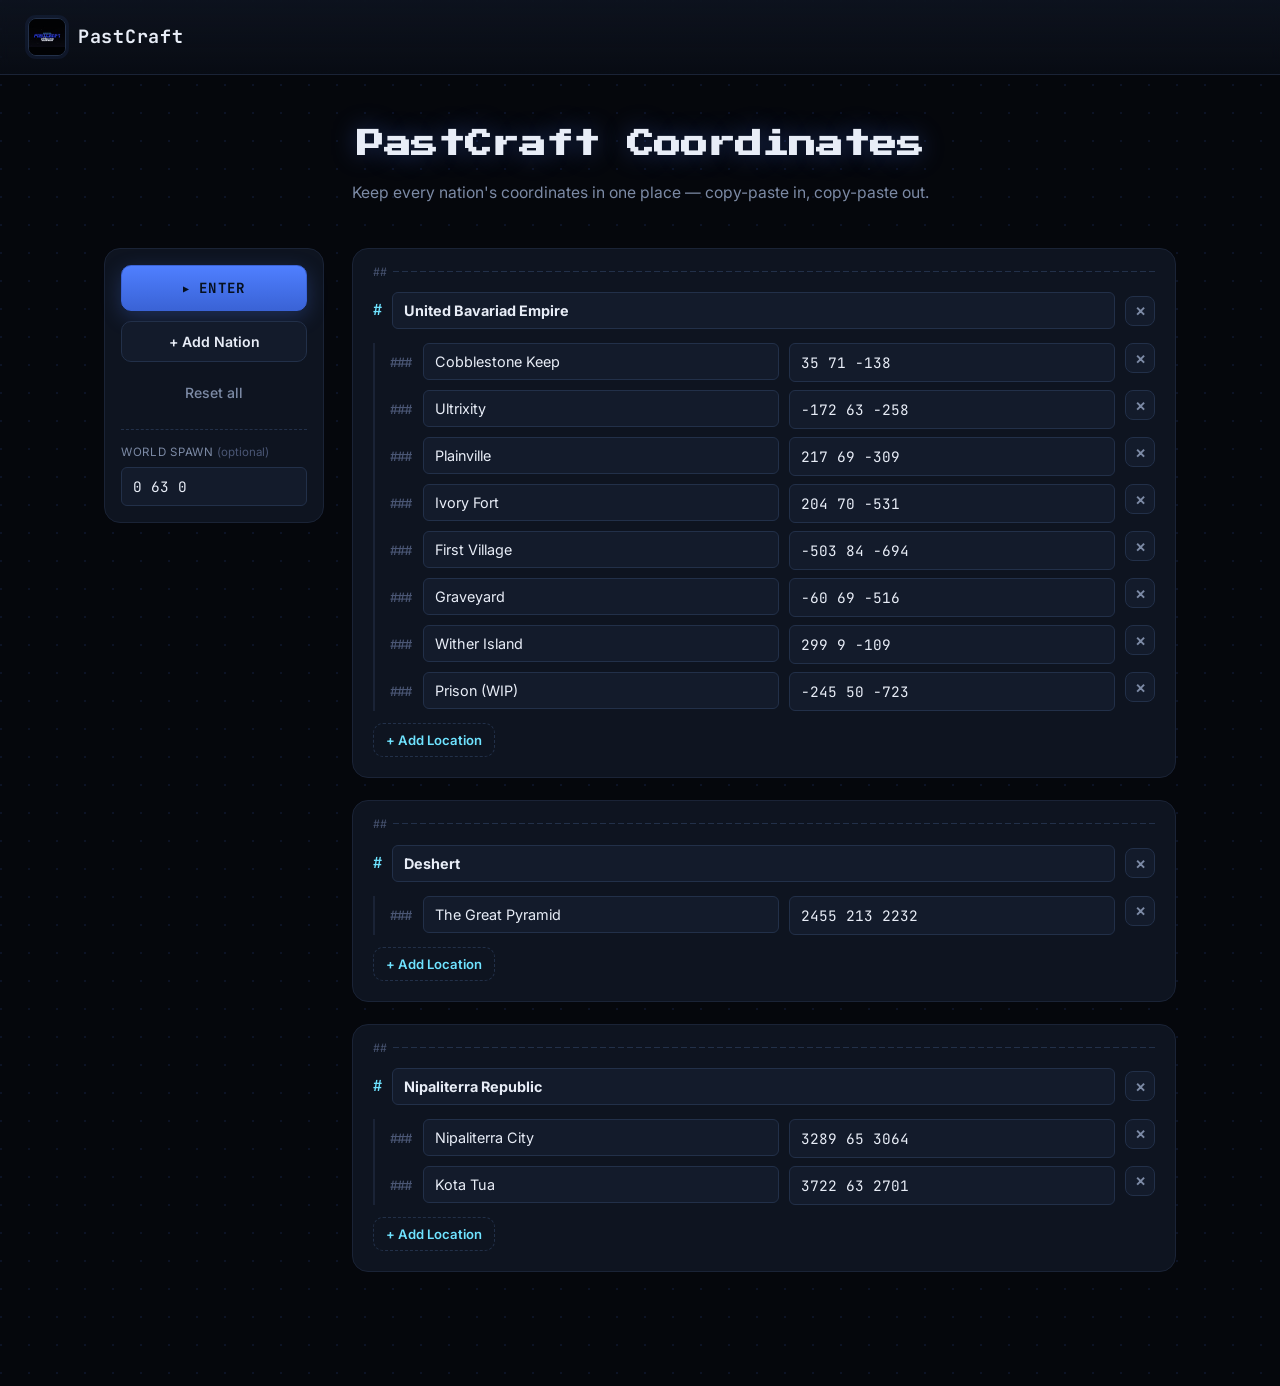
==== index.html @ 3bd3a8f0 "Added index html" ====
<!DOCTYPE html>
<html lang="en">
<head>
  <meta charset="UTF-8">
  <meta name="viewport" content="width=device-width, initial-scale=1.0">
  <title>PastCraft Coordinates</title>

  <link rel="icon" type="image/png" href="assets/favicon.png">

  <link rel="preconnect" href="https://fonts.googleapis.com">
  <link rel="preconnect" href="https://fonts.gstatic.com" crossorigin>
  <link href="https://fonts.googleapis.com/css2?family=Press+Start+2P&family=JetBrains+Mono:wght@400;500;600;700&family=Inter:wght@400;500;600;700;800&display=swap" rel="stylesheet">

  <link rel="stylesheet" href="style.css">
</head>
<body>

  <header class="site-header">
    <div class="brand">
      <img class="brand-logo" src="assets/logo_square.png" alt="PastCraft logo">
      <span class="brand-name">PastCraft</span>
    </div>
  </header>

  <main class="page">

    <section class="hero">
      <h1 class="hero-title">PastCraft Coordinates</h1>
      <p class="hero-subtitle">Keep every nation's coordinates in one place — copy-paste in, copy-paste out.</p>
    </section>

    <div class="workspace">

      <!-- Left action rail -->
      <aside class="action-rail">
        <div class="rail-sticky">
          <button type="button" class="btn btn-enter" id="generate-btn">
            <span class="btn-icon">&#9654;</span> ENTER
          </button>
          <button type="button" class="btn btn-secondary" id="add-nation-btn">
            + Add Nation
          </button>
          <button type="button" class="btn btn-ghost" id="reset-btn">
            Reset all
          </button>

          <div class="spawn-field">
            <label for="spawn-input">World spawn <span class="field-hint">(optional)</span></label>
            <input type="text" id="spawn-input" class="input input-mono" placeholder="e.g. 0 63 0" value="0 63 0">
          </div>
        </div>
      </aside>

      <!-- Main content: nation cards -->
      <section class="content">
        <div id="nations-container"></div>
      </section>

    </div>

    <!-- Output panel -->
    <section class="output-panel" id="output-panel" hidden>
      <div class="output-header">
        <span class="output-filename">GENERATED_OUTPUT.md</span>
        <button type="button" class="btn btn-copy" id="copy-btn">Copy</button>
      </div>
      <pre class="output-block" id="output-block"><code id="output-code"></code></pre>
    </section>

  </main>

  <!-- Template for a nation card -->
  <template id="nation-card-template">
    <div class="nation-card" data-nation-id="">
      <div class="nation-divider">## <span class="divider-line"></span></div>
      <div class="nation-header">
        <span class="hash">#</span>
        <input type="text" class="input input-nation-name" placeholder="Nation name">
        <button type="button" class="btn btn-icon-only btn-remove-nation" title="Remove nation">&times;</button>
      </div>
      <div class="locations-list"></div>
      <button type="button" class="btn btn-add-location">+ Add Location</button>
    </div>
  </template>

  <!-- Template for a location row -->
  <template id="location-row-template">
    <div class="location-row">
      <span class="hash hash-location">###</span>
      <input type="text" class="input input-location-name" placeholder="Location name">
      <input type="text" class="input input-mono input-coords" placeholder="X Y Z  (e.g. 35 71 -138)">
      <button type="button" class="btn btn-icon-only btn-remove-location" title="Remove location">&times;</button>
    </div>
  </template>

  <script src="script.js"></script>
</body>
</html>
---- style.css ----
/* =========================================================
   PastCraft Coordinates — tokens
   ========================================================= */
:root {
  --bg-void: #05070c;
  --bg-panel: #0e1420;
  --bg-panel-2: #131b2b;
  --bg-panel-3: #182136;
  --border: #223049;
  --border-soft: #1a2336;

  --accent: #4f7fff;
  --accent-soft: rgba(79, 127, 255, 0.14);
  --accent-cyan: #6fe3ff;
  --danger: #ff5c5c;
  --danger-soft: rgba(255, 92, 92, 0.12);
  --success: #56e0a0;

  --text-primary: #e8edf7;
  --text-muted: #7c8aa5;
  --text-faint: #4a5674;

  --font-display: 'Press Start 2P', monospace;
  --font-body: 'Inter', -apple-system, BlinkMacSystemFont, 'Segoe UI', sans-serif;
  --font-mono: 'JetBrains Mono', ui-monospace, SFMono-Regular, monospace;

  --radius-sm: 6px;
  --radius-md: 10px;
  --radius-lg: 16px;
}

* { box-sizing: border-box; }

html, body {
  margin: 0;
  padding: 0;
}

body {
  background-color: var(--bg-void);
  background-image:
    radial-gradient(circle at 1px 1px, rgba(79, 127, 255, 0.10) 1px, transparent 0);
  background-size: 28px 28px;
  color: var(--text-primary);
  font-family: var(--font-body);
  min-height: 100vh;
  line-height: 1.5;
}

button {
  font-family: inherit;
}

/* =========================================================
   Header
   ========================================================= */
.site-header {
  display: flex;
  align-items: center;
  padding: 18px 28px;
  border-bottom: 1px solid var(--border-soft);
  background: linear-gradient(180deg, rgba(14, 20, 32, 0.9), rgba(14, 20, 32, 0.4));
  position: sticky;
  top: 0;
  z-index: 20;
  backdrop-filter: blur(6px);
}

.brand {
  display: flex;
  align-items: center;
  gap: 12px;
}

.brand-logo {
  width: 38px;
  height: 38px;
  border-radius: 8px;
  object-fit: cover;
  border: 1px solid var(--border);
  box-shadow: 0 0 0 3px rgba(79, 127, 255, 0.08);
}

.brand-name {
  font-family: var(--font-mono);
  font-weight: 700;
  font-size: 1.15rem;
  letter-spacing: 0.04em;
  color: var(--text-primary);
}

/* =========================================================
   Layout
   ========================================================= */
.page {
  max-width: 1120px;
  margin: 0 auto;
  padding: 48px 24px 96px;
}

.hero {
  text-align: center;
  margin-bottom: 44px;
}

.hero-title {
  font-family: var(--font-display);
  font-size: clamp(1.1rem, 2.6vw, 1.7rem);
  line-height: 1.6;
  color: var(--text-primary);
  margin: 0 0 14px;
  text-shadow: 0 0 24px rgba(79, 127, 255, 0.35);
}

.hero-subtitle {
  color: var(--text-muted);
  font-size: 0.98rem;
  margin: 0;
}

.workspace {
  display: grid;
  grid-template-columns: 220px 1fr;
  gap: 28px;
  align-items: start;
}

/* =========================================================
   Action rail
   ========================================================= */
.action-rail {
  position: relative;
}

.rail-sticky {
  position: sticky;
  top: 96px;
  display: flex;
  flex-direction: column;
  gap: 10px;
  background: var(--bg-panel);
  border: 1px solid var(--border-soft);
  border-radius: var(--radius-lg);
  padding: 16px;
}

.spawn-field {
  margin-top: 6px;
  padding-top: 14px;
  border-top: 1px dashed var(--border);
  display: flex;
  flex-direction: column;
  gap: 6px;
}

.spawn-field label {
  font-size: 0.72rem;
  text-transform: uppercase;
  letter-spacing: 0.06em;
  color: var(--text-muted);
}

.field-hint {
  color: var(--text-faint);
  text-transform: none;
  letter-spacing: normal;
}

/* =========================================================
   Buttons
   ========================================================= */
.btn {
  border: 1px solid var(--border);
  background: var(--bg-panel-2);
  color: var(--text-primary);
  padding: 11px 14px;
  border-radius: var(--radius-md);
  font-size: 0.88rem;
  font-weight: 600;
  cursor: pointer;
  transition: border-color 0.15s ease, background 0.15s ease, transform 0.05s ease;
}

.btn:hover {
  border-color: var(--accent);
  background: var(--bg-panel-3);
}

.btn:active {
  transform: translateY(1px);
}

.btn-enter {
  background: linear-gradient(180deg, var(--accent), #3a63d6);
  border-color: #3a63d6;
  color: #06101f;
  font-family: var(--font-mono);
  font-weight: 700;
  letter-spacing: 0.08em;
  padding: 13px 14px;
  box-shadow: 0 6px 20px rgba(79, 127, 255, 0.25);
}

.btn-enter:hover {
  background: linear-gradient(180deg, #6b96ff, var(--accent));
  border-color: var(--accent);
}

.btn-icon {
  font-size: 0.7em;
}

.btn-secondary {
  background: var(--bg-panel-2);
}

.btn-ghost {
  background: transparent;
  border-color: transparent;
  color: var(--text-muted);
  font-weight: 500;
}

.btn-ghost:hover {
  color: var(--danger);
  border-color: transparent;
  background: transparent;
}

.btn-icon-only {
  width: 30px;
  height: 30px;
  padding: 0;
  border-radius: 8px;
  display: inline-flex;
  align-items: center;
  justify-content: center;
  font-size: 1.05rem;
  line-height: 1;
  color: var(--text-muted);
  flex-shrink: 0;
}

.btn-icon-only:hover {
  color: var(--danger);
  border-color: var(--danger);
  background: var(--danger-soft);
}

.btn-add-location {
  align-self: flex-start;
  font-size: 0.82rem;
  padding: 8px 12px;
  color: var(--accent-cyan);
  background: transparent;
  border: 1px dashed var(--border);
}

.btn-add-location:hover {
  border-color: var(--accent-cyan);
  border-style: dashed;
  background: rgba(111, 227, 255, 0.06);
}

.btn-copy {
  font-size: 0.8rem;
  padding: 7px 14px;
}

.btn-copy.copied {
  border-color: var(--success);
  color: var(--success);
}

/* =========================================================
   Nation cards
   ========================================================= */
#nations-container {
  display: flex;
  flex-direction: column;
  gap: 4px;
}

.nation-card {
  background: var(--bg-panel);
  border: 1px solid var(--border-soft);
  border-radius: var(--radius-lg);
  padding: 18px 20px 20px;
  margin-bottom: 18px;
}

.nation-divider {
  font-family: var(--font-mono);
  color: var(--text-faint);
  font-size: 0.72rem;
  letter-spacing: 0.02em;
  margin: -4px 0 12px;
  white-space: nowrap;
  overflow: hidden;
  display: flex;
  align-items: center;
  gap: 6px;
}

.divider-line {
  display: inline-block;
  width: 100%;
  height: 1px;
  background: repeating-linear-gradient(
    90deg,
    var(--border) 0,
    var(--border) 6px,
    transparent 6px,
    transparent 9px
  );
}

.nation-header {
  display: flex;
  align-items: center;
  gap: 10px;
  margin-bottom: 14px;
}

.hash {
  font-family: var(--font-mono);
  color: var(--accent-cyan);
  font-weight: 700;
  font-size: 0.95rem;
  flex-shrink: 0;
}

.hash-location {
  color: var(--text-faint);
  font-size: 0.8rem;
  padding-top: 10px;
  align-self: flex-start;
}

.input-nation-name {
  font-family: var(--font-mono);
  font-weight: 700;
  font-size: 1rem;
  flex: 1;
}

.locations-list {
  display: flex;
  flex-direction: column;
  gap: 8px;
  margin-bottom: 12px;
  padding-left: 4px;
  border-left: 2px solid var(--border-soft);
}

.location-row {
  display: flex;
  align-items: flex-start;
  gap: 10px;
  padding-left: 10px;
}

.input-location-name {
  flex: 1.1;
}

.input-coords {
  flex: 1;
}

/* =========================================================
   Inputs
   ========================================================= */
.input {
  width: 100%;
  background: var(--bg-panel-2);
  border: 1px solid var(--border);
  color: var(--text-primary);
  border-radius: var(--radius-sm);
  padding: 9px 11px;
  font-size: 0.9rem;
  font-family: var(--font-body);
  outline: none;
  transition: border-color 0.15s ease, box-shadow 0.15s ease;
}

.input::placeholder {
  color: var(--text-faint);
}

.input:focus {
  border-color: var(--accent);
  box-shadow: 0 0 0 3px var(--accent-soft);
}

.input-mono {
  font-family: var(--font-mono);
}

/* =========================================================
   Output panel
   ========================================================= */
.output-panel {
  margin-top: 36px;
  border: 1px solid var(--border-soft);
  border-radius: var(--radius-lg);
  overflow: hidden;
  background: var(--bg-panel);
}

.output-header {
  display: flex;
  align-items: center;
  justify-content: space-between;
  padding: 12px 16px;
  border-bottom: 1px solid var(--border-soft);
  background: var(--bg-panel-2);
}

.output-filename {
  font-family: var(--font-mono);
  font-size: 0.82rem;
  color: var(--text-muted);
  letter-spacing: 0.02em;
}

.output-block {
  margin: 0;
  padding: 20px;
  font-family: var(--font-mono);
  font-size: 0.86rem;
  line-height: 1.7;
  color: var(--text-primary);
  overflow-x: auto;
  white-space: pre;
}

/* =========================================================
   Responsive
   ========================================================= */
@media (max-width: 760px) {
  .workspace {
    grid-template-columns: 1fr;
  }

  .rail-sticky {
    position: static;
    flex-direction: row;
    flex-wrap: wrap;
  }

  .spawn-field {
    border-top: none;
    padding-top: 0;
    margin-top: 0;
    flex: 1 1 100%;
  }

  .btn-enter,
  .btn-secondary,
  .btn-ghost {
    flex: 1;
  }

  .location-row {
    flex-wrap: wrap;
  }

  .hash-location {
    padding-top: 0;
  }
}

/* Reduced motion */
@media (prefers-reduced-motion: reduce) {
  * {
    transition: none !important;
  }
}

/* Visible keyboard focus for buttons */
.btn:focus-visible {
  outline: 2px solid var(--accent-cyan);
  outline-offset: 2px;
}
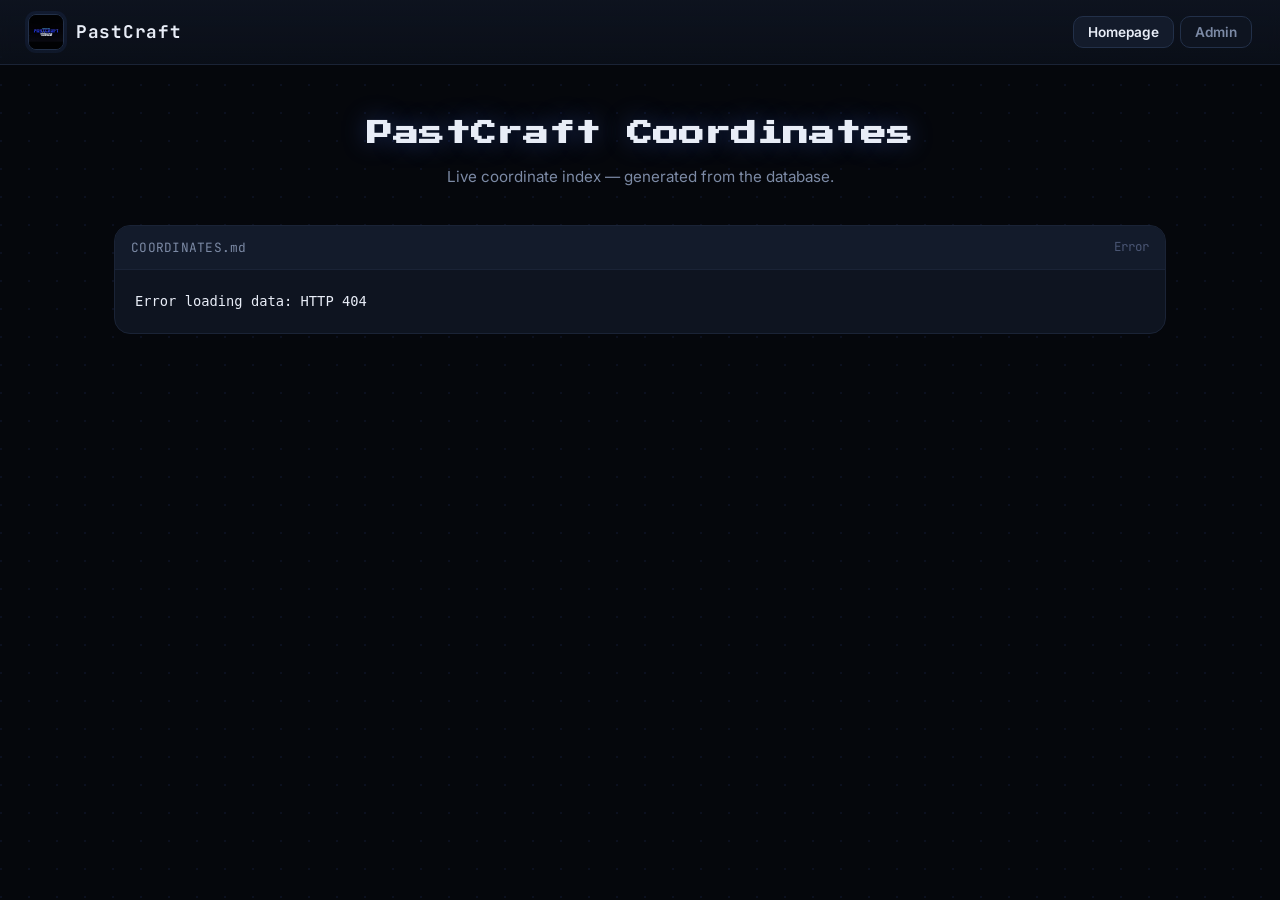
==== commit 04291061: "added all from claude" ====
--- a/index.html
+++ b/index.html
@@ -4,92 +4,143 @@
   <meta charset="UTF-8">
   <meta name="viewport" content="width=device-width, initial-scale=1.0">
   <title>PastCraft Coordinates</title>
-
   <link rel="icon" type="image/png" href="assets/favicon.png">
-
   <link rel="preconnect" href="https://fonts.googleapis.com">
   <link rel="preconnect" href="https://fonts.gstatic.com" crossorigin>
-  <link href="https://fonts.googleapis.com/css2?family=Press+Start+2P&family=JetBrains+Mono:wght@400;500;600;700&family=Inter:wght@400;500;600;700;800&display=swap" rel="stylesheet">
-
+  <link href="https://fonts.googleapis.com/css2?family=Press+Start+2P&family=JetBrains+Mono:ital,wght@0,400;0,500;0,700;1,400&family=Inter:wght@400;500;600;700;800&display=swap" rel="stylesheet">
   <link rel="stylesheet" href="style.css">
 </head>
 <body>
 
+  <!-- ── Header ─────────────────────────────────────────── -->
   <header class="site-header">
-    <div class="brand">
+    <div class="brand" id="brand-link" role="button" tabindex="0">
       <img class="brand-logo" src="assets/logo_square.png" alt="PastCraft logo">
       <span class="brand-name">PastCraft</span>
     </div>
+    <nav class="header-nav" id="header-nav">
+      <button class="nav-btn active" id="nav-home">Homepage</button>
+      <button class="nav-btn hidden" id="nav-console">Console</button>
+      <div class="nav-sep hidden" id="nav-sep"></div>
+      <button class="nav-btn nav-admin hidden" id="nav-logout">Log out</button>
+      <button class="nav-btn nav-login" id="nav-login">Admin</button>
+    </nav>
   </header>
 
-  <main class="page">
+  <!-- ── Login modal ────────────────────────────────────── -->
+  <div class="modal-overlay hidden" id="login-modal">
+    <div class="modal">
+      <h2 class="modal-title">Admin Login</h2>
+      <p class="modal-sub">Admin access only</p>
+      <div class="field-group">
+        <label for="login-username">Username</label>
+        <input class="input" type="text" id="login-username" autocomplete="username" placeholder="admin">
+      </div>
+      <div class="field-group">
+        <label for="login-password">Password</label>
+        <input class="input" type="password" id="login-password" autocomplete="current-password" placeholder="••••••••••••">
+      </div>
+      <div class="modal-error hidden" id="login-error"></div>
+      <div class="modal-actions">
+        <button class="btn btn-ghost" id="login-cancel">Cancel</button>
+        <button class="btn btn-enter" id="login-submit">Login</button>
+      </div>
+    </div>
+  </div>
 
+  <!-- ── Confirm dialog ─────────────────────────────────── -->
+  <div class="modal-overlay hidden" id="confirm-modal">
+    <div class="modal modal-sm">
+      <p class="confirm-msg" id="confirm-msg"></p>
+      <div class="modal-actions">
+        <button class="btn btn-ghost" id="confirm-cancel">Cancel</button>
+        <button class="btn btn-danger" id="confirm-ok">Continue</button>
+      </div>
+    </div>
+  </div>
+
+  <!-- ── Homepage view ──────────────────────────────────── -->
+  <main class="page" id="page-home">
     <section class="hero">
       <h1 class="hero-title">PastCraft Coordinates</h1>
-      <p class="hero-subtitle">Keep every nation's coordinates in one place — copy-paste in, copy-paste out.</p>
+      <p class="hero-subtitle">Live coordinate index — generated from the database.</p>
+    </section>
+    <div class="output-panel">
+      <div class="output-header">
+        <span class="output-filename">COORDINATES.md</span>
+        <span class="output-meta" id="home-status">Loading…</span>
+      </div>
+      <pre class="output-block" id="home-output"><code></code></pre>
+    </div>
+  </main>
+
+  <!-- ── Console view ───────────────────────────────────── -->
+  <main class="page hidden" id="page-console">
+    <section class="hero">
+      <h1 class="hero-title">Admin Console</h1>
+      <p class="hero-subtitle">Edit nations and locations. Click <strong>ENTER</strong> to save to database.</p>
     </section>
 
     <div class="workspace">
 
-      <!-- Left action rail -->
+      <!-- LEFT RAIL -->
       <aside class="action-rail">
         <div class="rail-sticky">
-          <button type="button" class="btn btn-enter" id="generate-btn">
-            <span class="btn-icon">&#9654;</span> ENTER
-          </button>
-          <button type="button" class="btn btn-secondary" id="add-nation-btn">
-            + Add Nation
-          </button>
-          <button type="button" class="btn btn-ghost" id="reset-btn">
-            Reset all
-          </button>
 
           <div class="spawn-field">
             <label for="spawn-input">World spawn <span class="field-hint">(optional)</span></label>
-            <input type="text" id="spawn-input" class="input input-mono" placeholder="e.g. 0 63 0" value="0 63 0">
+            <input type="text" id="spawn-input" class="input input-mono" placeholder="e.g. 0 63 0">
           </div>
+
+          <button class="btn btn-secondary" id="add-nation-btn">+ Add Nation</button>
+          <button class="btn btn-ghost" id="reset-btn">Reset to DB</button>
+
+          <div class="unsaved-badge hidden" id="unsaved-badge">● Unsaved changes</div>
         </div>
       </aside>
 
-      <!-- Main content: nation cards -->
+      <!-- NATIONS EDITOR -->
       <section class="content">
         <div id="nations-container"></div>
       </section>
 
     </div>
 
-    <!-- Output panel -->
-    <section class="output-panel" id="output-panel" hidden>
-      <div class="output-header">
-        <span class="output-filename">GENERATED_OUTPUT.md</span>
-        <button type="button" class="btn btn-copy" id="copy-btn">Copy</button>
-      </div>
-      <pre class="output-block" id="output-block"><code id="output-code"></code></pre>
+    <!-- IMPORT SECTION -->
+    <section class="import-section">
+      <h2 class="section-title">Import Output</h2>
+      <p class="section-sub">Paste a complete PastCraft Markdown output below, then click <strong>IMPORT OUTPUT</strong> to load it into the editor. <em>Nothing is saved until you click ENTER.</em></p>
+      <textarea class="import-textarea" id="import-textarea" placeholder="# Spawn: 0 63 0&#10;## ================================================================&#10;# Nation Name&#10;### Location: X Y Z&#10;…"></textarea>
+      <div class="import-error hidden" id="import-error"></div>
+      <button class="btn btn-import" id="import-btn">⬆ IMPORT OUTPUT</button>
     </section>
 
+    <!-- ENTER button -->
+    <div class="enter-bar">
+      <button class="btn btn-enter-lg" id="enter-btn">ENTER — Save to Database</button>
+    </div>
   </main>
 
-  <!-- Template for a nation card -->
+  <!-- Templates -->
   <template id="nation-card-template">
-    <div class="nation-card" data-nation-id="">
+    <div class="nation-card">
       <div class="nation-divider">## <span class="divider-line"></span></div>
       <div class="nation-header">
         <span class="hash">#</span>
         <input type="text" class="input input-nation-name" placeholder="Nation name">
-        <button type="button" class="btn btn-icon-only btn-remove-nation" title="Remove nation">&times;</button>
+        <button class="btn btn-icon-only btn-remove-nation" title="Remove nation" aria-label="Remove nation">&times;</button>
       </div>
       <div class="locations-list"></div>
-      <button type="button" class="btn btn-add-location">+ Add Location</button>
+      <button class="btn btn-add-location">+ Add Location</button>
     </div>
   </template>
 
-  <!-- Template for a location row -->
   <template id="location-row-template">
     <div class="location-row">
       <span class="hash hash-location">###</span>
       <input type="text" class="input input-location-name" placeholder="Location name">
       <input type="text" class="input input-mono input-coords" placeholder="X Y Z  (e.g. 35 71 -138)">
-      <button type="button" class="btn btn-icon-only btn-remove-location" title="Remove location">&times;</button>
+      <button class="btn btn-icon-only btn-remove-location" title="Remove location" aria-label="Remove location">&times;</button>
     </div>
   </template>
 
--- a/style.css
+++ b/style.css
@@ -1,45 +1,45 @@
-/* =========================================================
-   PastCraft Coordinates — tokens
-   ========================================================= */
+/* ═══════════════════════════════════════════════════════════════
+   PastCraft Coordinates — style.css
+   Dark server-management / Minecraft-flavoured UI
+   ═══════════════════════════════════════════════════════════════ */
+
 :root {
-  --bg-void: #05070c;
-  --bg-panel: #0e1420;
-  --bg-panel-2: #131b2b;
-  --bg-panel-3: #182136;
-  --border: #223049;
-  --border-soft: #1a2336;
-
-  --accent: #4f7fff;
-  --accent-soft: rgba(79, 127, 255, 0.14);
-  --accent-cyan: #6fe3ff;
-  --danger: #ff5c5c;
-  --danger-soft: rgba(255, 92, 92, 0.12);
-  --success: #56e0a0;
+  --bg-void:      #05070c;
+  --bg-panel:     #0e1420;
+  --bg-panel-2:   #131b2b;
+  --bg-panel-3:   #182136;
+  --border:       #223049;
+  --border-soft:  #1a2336;
+  --border-dash:  #2a3f5e;
+
+  --accent:       #4f7fff;
+  --accent-soft:  rgba(79,127,255,.14);
+  --accent-cyan:  #6fe3ff;
+  --accent-green: #56e0a0;
+  --danger:       #ff5c5c;
+  --danger-soft:  rgba(255,92,92,.12);
+  --warning:      #ffc84a;
 
   --text-primary: #e8edf7;
-  --text-muted: #7c8aa5;
-  --text-faint: #4a5674;
+  --text-muted:   #7c8aa5;
+  --text-faint:   #4a5674;
 
   --font-display: 'Press Start 2P', monospace;
-  --font-body: 'Inter', -apple-system, BlinkMacSystemFont, 'Segoe UI', sans-serif;
-  --font-mono: 'JetBrains Mono', ui-monospace, SFMono-Regular, monospace;
-
-  --radius-sm: 6px;
-  --radius-md: 10px;
-  --radius-lg: 16px;
-}
-
-* { box-sizing: border-box; }
-
-html, body {
-  margin: 0;
-  padding: 0;
-}
+  --font-body:    'Inter', -apple-system, BlinkMacSystemFont, 'Segoe UI', sans-serif;
+  --font-mono:    'JetBrains Mono', ui-monospace, SFMono-Regular, monospace;
+
+  --radius-sm:    6px;
+  --radius-md:    10px;
+  --radius-lg:    16px;
+}
+
+/* ── Reset ──────────────────────────────────────────────── */
+*, *::before, *::after { box-sizing: border-box; margin: 0; padding: 0; }
+html { scroll-behavior: smooth; }
 
 body {
-  background-color: var(--bg-void);
-  background-image:
-    radial-gradient(circle at 1px 1px, rgba(79, 127, 255, 0.10) 1px, transparent 0);
+  background: var(--bg-void);
+  background-image: radial-gradient(circle at 1px 1px, rgba(79,127,255,.08) 1px, transparent 0);
   background-size: 28px 28px;
   color: var(--text-primary);
   font-family: var(--font-body);
@@ -47,94 +47,236 @@
   line-height: 1.5;
 }
 
-button {
-  font-family: inherit;
-}
-
-/* =========================================================
-   Header
-   ========================================================= */
+button { font-family: inherit; cursor: pointer; }
+a      { color: var(--accent-cyan); }
+
+.hidden { display: none !important; }
+
+/* ── Header ─────────────────────────────────────────────── */
 .site-header {
   display: flex;
   align-items: center;
-  padding: 18px 28px;
+  justify-content: space-between;
+  padding: 14px 28px;
+  background: linear-gradient(180deg, rgba(14,20,32,.95), rgba(14,20,32,.6));
   border-bottom: 1px solid var(--border-soft);
-  background: linear-gradient(180deg, rgba(14, 20, 32, 0.9), rgba(14, 20, 32, 0.4));
   position: sticky;
   top: 0;
-  z-index: 20;
-  backdrop-filter: blur(6px);
+  z-index: 30;
+  backdrop-filter: blur(8px);
+  gap: 16px;
 }
 
 .brand {
   display: flex;
   align-items: center;
   gap: 12px;
+  cursor: pointer;
+  flex-shrink: 0;
 }
 
 .brand-logo {
-  width: 38px;
-  height: 38px;
+  width: 36px;
+  height: 36px;
   border-radius: 8px;
   object-fit: cover;
   border: 1px solid var(--border);
-  box-shadow: 0 0 0 3px rgba(79, 127, 255, 0.08);
+  box-shadow: 0 0 0 3px rgba(79,127,255,.08);
 }
 
 .brand-name {
   font-family: var(--font-mono);
   font-weight: 700;
-  font-size: 1.15rem;
-  letter-spacing: 0.04em;
-  color: var(--text-primary);
-}
-
-/* =========================================================
-   Layout
-   ========================================================= */
+  font-size: 1.1rem;
+  letter-spacing: .04em;
+}
+
+.header-nav {
+  display: flex;
+  align-items: center;
+  gap: 6px;
+}
+
+.nav-sep {
+  width: 1px;
+  height: 20px;
+  background: var(--border);
+  margin: 0 4px;
+}
+
+.nav-btn {
+  background: transparent;
+  border: 1px solid transparent;
+  color: var(--text-muted);
+  padding: 7px 14px;
+  border-radius: var(--radius-md);
+  font-size: .85rem;
+  font-weight: 600;
+  transition: color .15s, border-color .15s, background .15s;
+}
+
+.nav-btn:hover,
+.nav-btn.active {
+  color: var(--text-primary);
+  border-color: var(--border);
+  background: var(--bg-panel-2);
+}
+
+.nav-btn.nav-login {
+  border-color: var(--border);
+  background: var(--bg-panel);
+  color: var(--text-muted);
+}
+
+.nav-btn.nav-admin {
+  color: var(--danger);
+}
+
+/* ── Modal overlay ──────────────────────────────────────── */
+.modal-overlay {
+  position: fixed;
+  inset: 0;
+  background: rgba(5,7,12,.8);
+  display: flex;
+  align-items: center;
+  justify-content: center;
+  z-index: 100;
+  backdrop-filter: blur(4px);
+}
+
+.modal {
+  background: var(--bg-panel);
+  border: 1px solid var(--border);
+  border-radius: var(--radius-lg);
+  padding: 32px;
+  width: min(440px, 94vw);
+  display: flex;
+  flex-direction: column;
+  gap: 16px;
+}
+
+.modal-sm {
+  width: min(360px, 94vw);
+}
+
+.modal-title {
+  font-family: var(--font-display);
+  font-size: 1rem;
+  line-height: 1.6;
+  color: var(--text-primary);
+  text-align: center;
+}
+
+.modal-sub {
+  color: var(--text-muted);
+  font-size: .875rem;
+  text-align: center;
+  margin-top: -8px;
+}
+
+.modal-error {
+  background: var(--danger-soft);
+  border: 1px solid var(--danger);
+  color: var(--danger);
+  border-radius: var(--radius-sm);
+  padding: 8px 12px;
+  font-size: .85rem;
+}
+
+.modal-actions {
+  display: flex;
+  gap: 10px;
+  justify-content: flex-end;
+  margin-top: 4px;
+}
+
+.confirm-msg {
+  font-size: .92rem;
+  line-height: 1.6;
+  color: var(--text-primary);
+}
+
+/* ── Page layout ────────────────────────────────────────── */
 .page {
-  max-width: 1120px;
+  max-width: 1100px;
   margin: 0 auto;
   padding: 48px 24px 96px;
 }
 
 .hero {
   text-align: center;
-  margin-bottom: 44px;
+  margin-bottom: 36px;
 }
 
 .hero-title {
   font-family: var(--font-display);
-  font-size: clamp(1.1rem, 2.6vw, 1.7rem);
+  font-size: clamp(1rem, 2.4vw, 1.6rem);
   line-height: 1.6;
-  color: var(--text-primary);
-  margin: 0 0 14px;
-  text-shadow: 0 0 24px rgba(79, 127, 255, 0.35);
+  margin-bottom: 12px;
+  text-shadow: 0 0 24px rgba(79,127,255,.35);
 }
 
 .hero-subtitle {
   color: var(--text-muted);
-  font-size: 0.98rem;
+  font-size: .95rem;
+}
+
+/* ── Output panel (homepage) ────────────────────────────── */
+.output-panel {
+  border: 1px solid var(--border-soft);
+  border-radius: var(--radius-lg);
+  overflow: hidden;
+  background: var(--bg-panel);
+}
+
+.output-header {
+  display: flex;
+  align-items: center;
+  justify-content: space-between;
+  padding: 12px 16px;
+  border-bottom: 1px solid var(--border-soft);
+  background: var(--bg-panel-2);
+}
+
+.output-filename {
+  font-family: var(--font-mono);
+  font-size: .8rem;
+  color: var(--text-muted);
+  letter-spacing: .02em;
+}
+
+.output-meta {
+  font-size: .78rem;
+  color: var(--text-faint);
+  font-family: var(--font-mono);
+}
+
+.output-block {
   margin: 0;
-}
-
+  padding: 20px;
+  font-family: var(--font-mono);
+  font-size: .86rem;
+  line-height: 1.7;
+  overflow-x: auto;
+  white-space: pre;
+  color: var(--text-primary);
+}
+
+/* ── Console workspace ──────────────────────────────────── */
 .workspace {
   display: grid;
   grid-template-columns: 220px 1fr;
   gap: 28px;
   align-items: start;
-}
-
-/* =========================================================
-   Action rail
-   ========================================================= */
-.action-rail {
-  position: relative;
-}
+  margin-bottom: 40px;
+}
+
+/* ── Action rail ────────────────────────────────────────── */
+.action-rail { position: relative; }
 
 .rail-sticky {
   position: sticky;
-  top: 96px;
+  top: 88px;
   display: flex;
   flex-direction: column;
   gap: 10px;
@@ -145,60 +287,167 @@
 }
 
 .spawn-field {
-  margin-top: 6px;
-  padding-top: 14px;
-  border-top: 1px dashed var(--border);
   display: flex;
   flex-direction: column;
   gap: 6px;
+  padding-bottom: 12px;
+  border-bottom: 1px dashed var(--border-dash);
+  margin-bottom: 2px;
 }
 
 .spawn-field label {
-  font-size: 0.72rem;
+  font-size: .72rem;
   text-transform: uppercase;
-  letter-spacing: 0.06em;
+  letter-spacing: .06em;
   color: var(--text-muted);
 }
 
 .field-hint {
-  color: var(--text-faint);
   text-transform: none;
   letter-spacing: normal;
-}
-
-/* =========================================================
-   Buttons
-   ========================================================= */
+  color: var(--text-faint);
+}
+
+.unsaved-badge {
+  font-size: .72rem;
+  color: var(--warning);
+  font-family: var(--font-mono);
+  letter-spacing: .02em;
+  text-align: center;
+  padding: 6px 4px 0;
+}
+
+/* ── Nation cards ───────────────────────────────────────── */
+#nations-container {
+  display: flex;
+  flex-direction: column;
+}
+
+.nation-card {
+  background: var(--bg-panel);
+  border: 1px solid var(--border-soft);
+  border-radius: var(--radius-lg);
+  padding: 18px 20px 20px;
+  margin-bottom: 18px;
+  transition: border-color .15s;
+}
+
+.nation-card:focus-within {
+  border-color: rgba(79,127,255,.3);
+}
+
+.nation-divider {
+  font-family: var(--font-mono);
+  color: var(--text-faint);
+  font-size: .72rem;
+  margin-bottom: 10px;
+  display: flex;
+  align-items: center;
+  gap: 6px;
+  overflow: hidden;
+}
+
+.divider-line {
+  display: inline-block;
+  flex: 1;
+  height: 1px;
+  background: repeating-linear-gradient(
+    90deg, var(--border) 0, var(--border) 6px, transparent 6px, transparent 9px
+  );
+}
+
+.nation-header {
+  display: flex;
+  align-items: center;
+  gap: 10px;
+  margin-bottom: 14px;
+}
+
+.hash {
+  font-family: var(--font-mono);
+  color: var(--accent-cyan);
+  font-weight: 700;
+  font-size: .95rem;
+  flex-shrink: 0;
+}
+
+.hash-location {
+  color: var(--text-faint);
+  font-size: .78rem;
+  padding-top: 10px;
+  align-self: flex-start;
+}
+
+.input-nation-name {
+  font-family: var(--font-mono);
+  font-weight: 700;
+  font-size: .95rem;
+  flex: 1;
+}
+
+.locations-list {
+  display: flex;
+  flex-direction: column;
+  gap: 8px;
+  margin-bottom: 12px;
+  padding-left: 4px;
+  border-left: 2px solid var(--border-soft);
+}
+
+.location-row {
+  display: flex;
+  align-items: flex-start;
+  gap: 10px;
+  padding-left: 10px;
+}
+
+.input-location-name { flex: 1.1; }
+.input-coords        { flex: 1; }
+
+/* ── Inputs ─────────────────────────────────────────────── */
+.input {
+  width: 100%;
+  background: var(--bg-panel-2);
+  border: 1px solid var(--border);
+  color: var(--text-primary);
+  border-radius: var(--radius-sm);
+  padding: 9px 11px;
+  font-size: .88rem;
+  font-family: var(--font-body);
+  outline: none;
+  transition: border-color .15s, box-shadow .15s;
+}
+
+.input::placeholder { color: var(--text-faint); }
+
+.input:focus {
+  border-color: var(--accent);
+  box-shadow: 0 0 0 3px var(--accent-soft);
+}
+
+.input-mono { font-family: var(--font-mono); }
+
+/* ── Buttons ─────────────────────────────────────────────── */
 .btn {
   border: 1px solid var(--border);
   background: var(--bg-panel-2);
   color: var(--text-primary);
-  padding: 11px 14px;
+  padding: 10px 14px;
   border-radius: var(--radius-md);
-  font-size: 0.88rem;
+  font-size: .875rem;
   font-weight: 600;
-  cursor: pointer;
-  transition: border-color 0.15s ease, background 0.15s ease, transform 0.05s ease;
-}
-
-.btn:hover {
-  border-color: var(--accent);
-  background: var(--bg-panel-3);
-}
-
-.btn:active {
-  transform: translateY(1px);
-}
+  transition: border-color .15s, background .15s, transform .05s;
+}
+
+.btn:hover  { border-color: var(--accent); background: var(--bg-panel-3); }
+.btn:active { transform: translateY(1px); }
 
 .btn-enter {
   background: linear-gradient(180deg, var(--accent), #3a63d6);
   border-color: #3a63d6;
   color: #06101f;
-  font-family: var(--font-mono);
   font-weight: 700;
-  letter-spacing: 0.08em;
-  padding: 13px 14px;
-  box-shadow: 0 6px 20px rgba(79, 127, 255, 0.25);
+  letter-spacing: .04em;
 }
 
 .btn-enter:hover {
@@ -206,13 +455,24 @@
   border-color: var(--accent);
 }
 
-.btn-icon {
-  font-size: 0.7em;
-}
-
-.btn-secondary {
-  background: var(--bg-panel-2);
-}
+.btn-enter-lg {
+  background: linear-gradient(180deg, var(--accent), #3a63d6);
+  border-color: #3a63d6;
+  color: #06101f;
+  font-family: var(--font-mono);
+  font-weight: 700;
+  letter-spacing: .06em;
+  padding: 14px 36px;
+  font-size: .95rem;
+  box-shadow: 0 6px 24px rgba(79,127,255,.28);
+}
+
+.btn-enter-lg:hover {
+  background: linear-gradient(180deg, #6b96ff, var(--accent));
+  border-color: var(--accent);
+}
+
+.btn-secondary { background: var(--bg-panel-2); }
 
 .btn-ghost {
   background: transparent;
@@ -222,9 +482,20 @@
 }
 
 .btn-ghost:hover {
-  color: var(--danger);
+  color: var(--text-primary);
   border-color: transparent;
   background: transparent;
+}
+
+.btn-danger {
+  background: var(--danger-soft);
+  border-color: var(--danger);
+  color: var(--danger);
+}
+
+.btn-danger:hover {
+  background: rgba(255,92,92,.25);
+  border-color: var(--danger);
 }
 
 .btn-icon-only {
@@ -235,10 +506,12 @@
   display: inline-flex;
   align-items: center;
   justify-content: center;
-  font-size: 1.05rem;
+  font-size: 1.1rem;
   line-height: 1;
   color: var(--text-muted);
   flex-shrink: 0;
+  background: transparent;
+  border-color: transparent;
 }
 
 .btn-icon-only:hover {
@@ -249,199 +522,119 @@
 
 .btn-add-location {
   align-self: flex-start;
-  font-size: 0.82rem;
-  padding: 8px 12px;
+  font-size: .8rem;
+  padding: 7px 12px;
   color: var(--accent-cyan);
   background: transparent;
-  border: 1px dashed var(--border);
+  border: 1px dashed var(--border-dash);
 }
 
 .btn-add-location:hover {
   border-color: var(--accent-cyan);
-  border-style: dashed;
-  background: rgba(111, 227, 255, 0.06);
-}
-
-.btn-copy {
-  font-size: 0.8rem;
-  padding: 7px 14px;
-}
-
-.btn-copy.copied {
-  border-color: var(--success);
-  color: var(--success);
-}
-
-/* =========================================================
-   Nation cards
-   ========================================================= */
-#nations-container {
-  display: flex;
-  flex-direction: column;
-  gap: 4px;
-}
-
-.nation-card {
-  background: var(--bg-panel);
+  background: rgba(111,227,255,.06);
+}
+
+/* ── Import section ──────────────────────────────────────── */
+.import-section {
   border: 1px solid var(--border-soft);
   border-radius: var(--radius-lg);
-  padding: 18px 20px 20px;
-  margin-bottom: 18px;
-}
-
-.nation-divider {
-  font-family: var(--font-mono);
-  color: var(--text-faint);
-  font-size: 0.72rem;
-  letter-spacing: 0.02em;
-  margin: -4px 0 12px;
-  white-space: nowrap;
-  overflow: hidden;
-  display: flex;
-  align-items: center;
-  gap: 6px;
-}
-
-.divider-line {
-  display: inline-block;
+  padding: 28px;
+  background: var(--bg-panel);
+  margin-bottom: 40px;
+}
+
+.section-title {
+  font-family: var(--font-mono);
+  font-size: .95rem;
+  font-weight: 700;
+  color: var(--text-primary);
+  margin-bottom: 8px;
+}
+
+.section-sub {
+  color: var(--text-muted);
+  font-size: .875rem;
+  margin-bottom: 16px;
+  line-height: 1.6;
+}
+
+.import-textarea {
   width: 100%;
-  height: 1px;
-  background: repeating-linear-gradient(
-    90deg,
-    var(--border) 0,
-    var(--border) 6px,
-    transparent 6px,
-    transparent 9px
-  );
-}
-
-.nation-header {
-  display: flex;
-  align-items: center;
-  gap: 10px;
-  margin-bottom: 14px;
-}
-
-.hash {
-  font-family: var(--font-mono);
-  color: var(--accent-cyan);
-  font-weight: 700;
-  font-size: 0.95rem;
-  flex-shrink: 0;
-}
-
-.hash-location {
-  color: var(--text-faint);
-  font-size: 0.8rem;
-  padding-top: 10px;
-  align-self: flex-start;
-}
-
-.input-nation-name {
-  font-family: var(--font-mono);
-  font-weight: 700;
-  font-size: 1rem;
-  flex: 1;
-}
-
-.locations-list {
-  display: flex;
-  flex-direction: column;
-  gap: 8px;
-  margin-bottom: 12px;
-  padding-left: 4px;
-  border-left: 2px solid var(--border-soft);
-}
-
-.location-row {
-  display: flex;
-  align-items: flex-start;
-  gap: 10px;
-  padding-left: 10px;
-}
-
-.input-location-name {
-  flex: 1.1;
-}
-
-.input-coords {
-  flex: 1;
-}
-
-/* =========================================================
-   Inputs
-   ========================================================= */
-.input {
-  width: 100%;
+  min-height: 200px;
   background: var(--bg-panel-2);
   border: 1px solid var(--border);
   color: var(--text-primary);
-  border-radius: var(--radius-sm);
-  padding: 9px 11px;
-  font-size: 0.9rem;
-  font-family: var(--font-body);
+  border-radius: var(--radius-md);
+  padding: 14px;
+  font-family: var(--font-mono);
+  font-size: .84rem;
+  line-height: 1.7;
+  resize: vertical;
   outline: none;
-  transition: border-color 0.15s ease, box-shadow 0.15s ease;
-}
-
-.input::placeholder {
-  color: var(--text-faint);
-}
-
-.input:focus {
+  transition: border-color .15s, box-shadow .15s;
+  margin-bottom: 12px;
+  display: block;
+}
+
+.import-textarea:focus {
   border-color: var(--accent);
   box-shadow: 0 0 0 3px var(--accent-soft);
 }
 
-.input-mono {
-  font-family: var(--font-mono);
-}
-
-/* =========================================================
-   Output panel
-   ========================================================= */
-.output-panel {
-  margin-top: 36px;
-  border: 1px solid var(--border-soft);
-  border-radius: var(--radius-lg);
-  overflow: hidden;
-  background: var(--bg-panel);
-}
-
-.output-header {
-  display: flex;
-  align-items: center;
-  justify-content: space-between;
-  padding: 12px 16px;
-  border-bottom: 1px solid var(--border-soft);
+.import-textarea::placeholder {
+  color: var(--text-faint);
+}
+
+.import-error {
+  background: var(--danger-soft);
+  border: 1px solid var(--danger);
+  color: var(--danger);
+  border-radius: var(--radius-sm);
+  padding: 10px 14px;
+  font-size: .85rem;
+  margin-bottom: 12px;
+  line-height: 1.5;
+}
+
+.btn-import {
   background: var(--bg-panel-2);
-}
-
-.output-filename {
-  font-family: var(--font-mono);
-  font-size: 0.82rem;
-  color: var(--text-muted);
-  letter-spacing: 0.02em;
-}
-
-.output-block {
-  margin: 0;
-  padding: 20px;
-  font-family: var(--font-mono);
-  font-size: 0.86rem;
-  line-height: 1.7;
-  color: var(--text-primary);
-  overflow-x: auto;
-  white-space: pre;
-}
-
-/* =========================================================
-   Responsive
-   ========================================================= */
+  border-color: var(--accent-cyan);
+  color: var(--accent-cyan);
+  font-family: var(--font-mono);
+  font-size: .85rem;
+  padding: 11px 20px;
+  letter-spacing: .04em;
+}
+
+.btn-import:hover {
+  background: rgba(111,227,255,.08);
+  border-color: var(--accent-cyan);
+}
+
+/* ── ENTER bar ───────────────────────────────────────────── */
+.enter-bar {
+  display: flex;
+  justify-content: flex-end;
+  padding-right: 8px;
+  padding-bottom: 8px;
+}
+
+/* ── Field groups (modal) ────────────────────────────────── */
+.field-group {
+  display: flex;
+  flex-direction: column;
+  gap: 6px;
+}
+
+.field-group label {
+  font-size: .8rem;
+  color: var(--text-muted);
+  font-weight: 500;
+}
+
+/* ── Responsive ──────────────────────────────────────────── */
 @media (max-width: 760px) {
-  .workspace {
-    grid-template-columns: 1fr;
-  }
+  .workspace { grid-template-columns: 1fr; }
 
   .rail-sticky {
     position: static;
@@ -450,36 +643,20 @@
   }
 
   .spawn-field {
-    border-top: none;
-    padding-top: 0;
-    margin-top: 0;
+    border-bottom: none;
+    padding-bottom: 0;
+    margin-bottom: 0;
     flex: 1 1 100%;
+    order: -1;
   }
 
-  .btn-enter,
-  .btn-secondary,
-  .btn-ghost {
-    flex: 1;
-  }
-
-  .location-row {
-    flex-wrap: wrap;
-  }
-
-  .hash-location {
-    padding-top: 0;
-  }
-}
-
-/* Reduced motion */
+  .location-row { flex-wrap: wrap; }
+  .hash-location { padding-top: 0; }
+}
+
 @media (prefers-reduced-motion: reduce) {
-  * {
-    transition: none !important;
-  }
-}
-
-/* Visible keyboard focus for buttons */
-.btn:focus-visible {
-  outline: 2px solid var(--accent-cyan);
-  outline-offset: 2px;
-}
+  * { transition: none !important; }
+}
+
+.btn:focus-visible { outline: 2px solid var(--accent-cyan); outline-offset: 2px; }
+.input:focus-visible { border-color: var(--accent); }
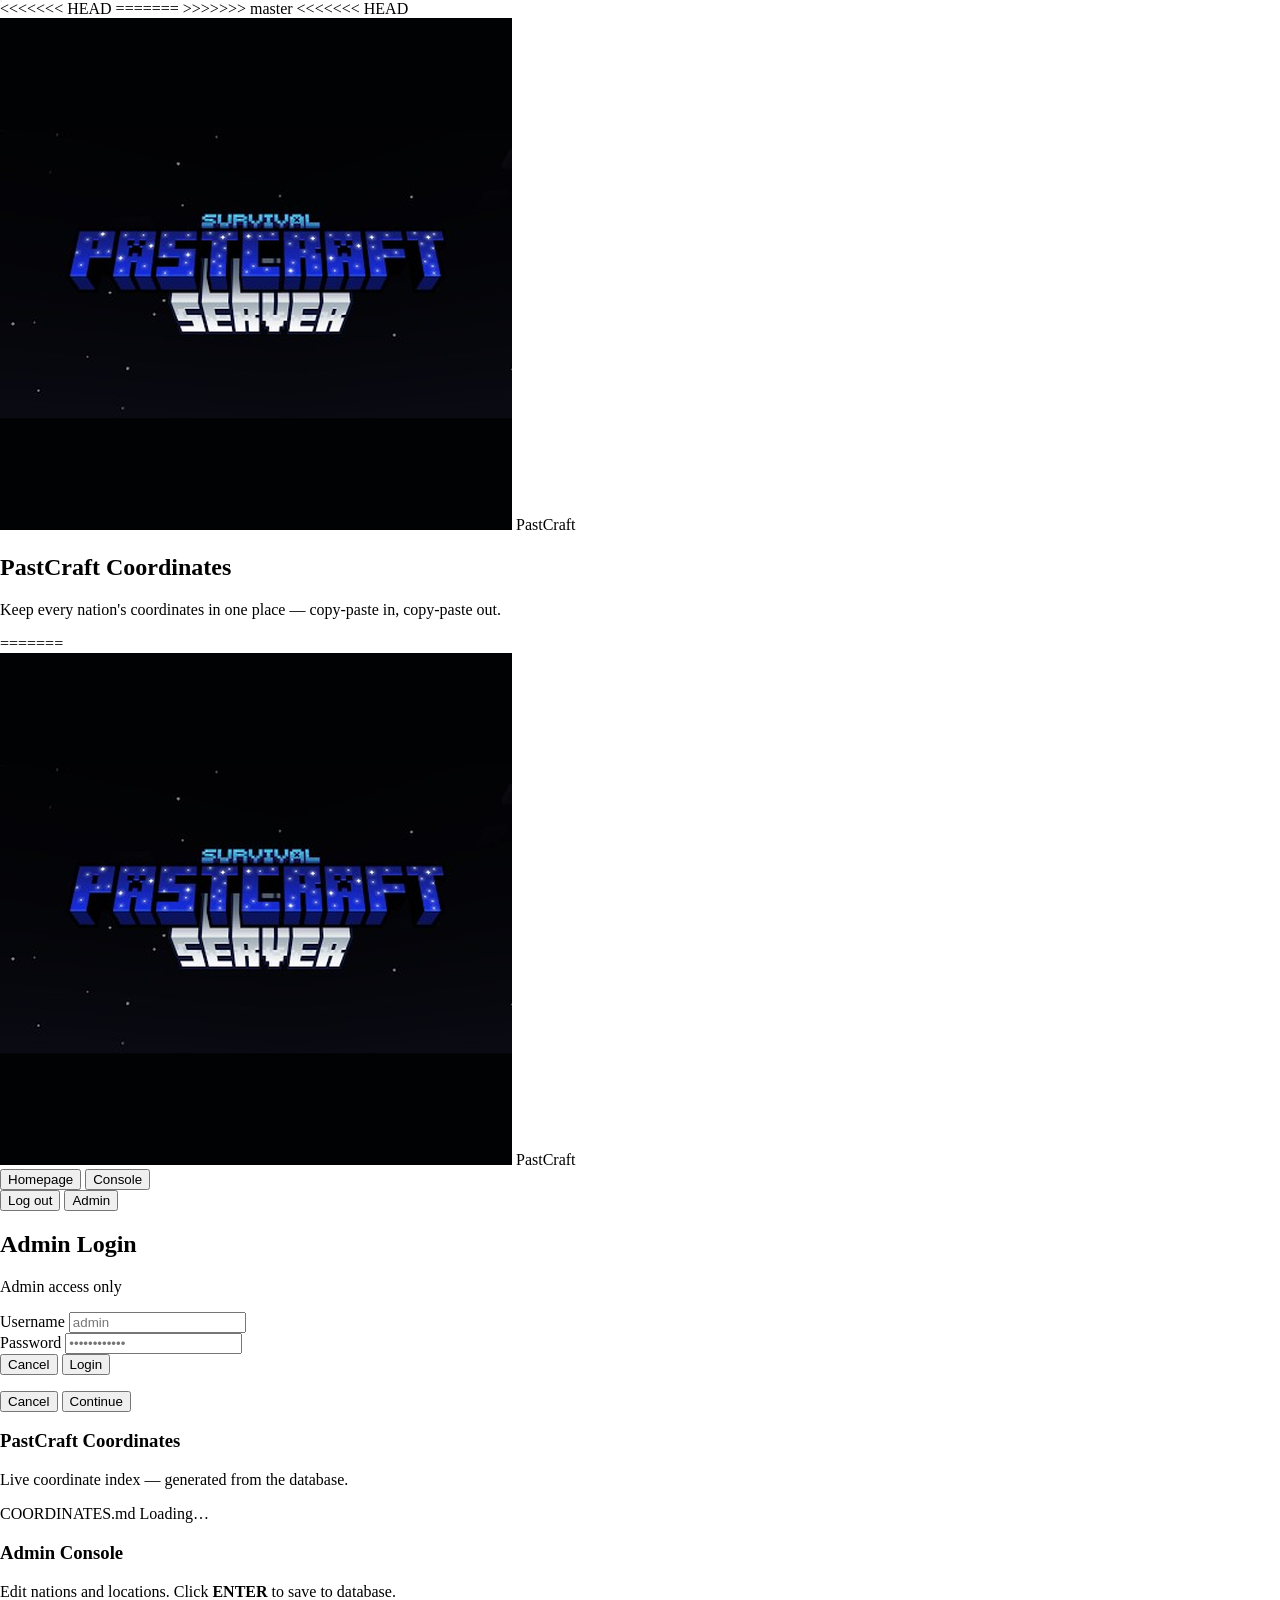
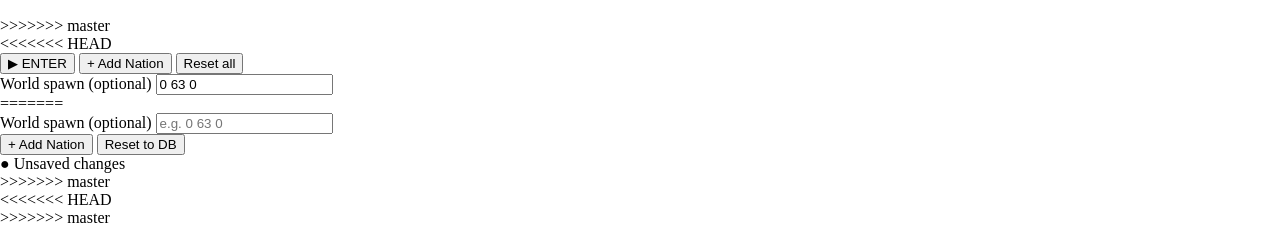
==== commit 87ff8b57: "Resolved merge conflicts from master" ====
--- a/index.html
+++ b/index.html
@@ -4,14 +4,38 @@
   <meta charset="UTF-8">
   <meta name="viewport" content="width=device-width, initial-scale=1.0">
   <title>PastCraft Coordinates</title>
+<<<<<<< HEAD
+
+  <link rel="icon" type="image/png" href="assets/favicon.png">
+
+  <link rel="preconnect" href="https://fonts.googleapis.com">
+  <link rel="preconnect" href="https://fonts.gstatic.com" crossorigin>
+  <link href="https://fonts.googleapis.com/css2?family=Press+Start+2P&family=JetBrains+Mono:wght@400;500;600;700&family=Inter:wght@400;500;600;700;800&display=swap" rel="stylesheet">
+
+=======
   <link rel="icon" type="image/png" href="assets/favicon.png">
   <link rel="preconnect" href="https://fonts.googleapis.com">
   <link rel="preconnect" href="https://fonts.gstatic.com" crossorigin>
   <link href="https://fonts.googleapis.com/css2?family=Press+Start+2P&family=JetBrains+Mono:ital,wght@0,400;0,500;0,700;1,400&family=Inter:wght@400;500;600;700;800&display=swap" rel="stylesheet">
+>>>>>>> master
   <link rel="stylesheet" href="style.css">
 </head>
 <body>
 
+<<<<<<< HEAD
+  <header class="site-header">
+    <div class="brand">
+      <img class="brand-logo" src="assets/logo_square.png" alt="PastCraft logo">
+      <span class="brand-name">PastCraft</span>
+    </div>
+  </header>
+
+  <main class="page">
+
+    <section class="hero">
+      <h1 class="hero-title">PastCraft Coordinates</h1>
+      <p class="hero-subtitle">Keep every nation's coordinates in one place — copy-paste in, copy-paste out.</p>
+=======
   <!-- ── Header ─────────────────────────────────────────── -->
   <header class="site-header">
     <div class="brand" id="brand-link" role="button" tabindex="0">
@@ -79,10 +103,34 @@
     <section class="hero">
       <h1 class="hero-title">Admin Console</h1>
       <p class="hero-subtitle">Edit nations and locations. Click <strong>ENTER</strong> to save to database.</p>
+>>>>>>> master
     </section>
 
     <div class="workspace">
 
+<<<<<<< HEAD
+      <!-- Left action rail -->
+      <aside class="action-rail">
+        <div class="rail-sticky">
+          <button type="button" class="btn btn-enter" id="generate-btn">
+            <span class="btn-icon">&#9654;</span> ENTER
+          </button>
+          <button type="button" class="btn btn-secondary" id="add-nation-btn">
+            + Add Nation
+          </button>
+          <button type="button" class="btn btn-ghost" id="reset-btn">
+            Reset all
+          </button>
+
+          <div class="spawn-field">
+            <label for="spawn-input">World spawn <span class="field-hint">(optional)</span></label>
+            <input type="text" id="spawn-input" class="input input-mono" placeholder="e.g. 0 63 0" value="0 63 0">
+          </div>
+        </div>
+      </aside>
+
+      <!-- Main content: nation cards -->
+=======
       <!-- LEFT RAIL -->
       <aside class="action-rail">
         <div class="rail-sticky">
@@ -100,12 +148,29 @@
       </aside>
 
       <!-- NATIONS EDITOR -->
+>>>>>>> master
       <section class="content">
         <div id="nations-container"></div>
       </section>
 
     </div>
 
+<<<<<<< HEAD
+    <!-- Output panel -->
+    <section class="output-panel" id="output-panel" hidden>
+      <div class="output-header">
+        <span class="output-filename">GENERATED_OUTPUT.md</span>
+        <button type="button" class="btn btn-copy" id="copy-btn">Copy</button>
+      </div>
+      <pre class="output-block" id="output-block"><code id="output-code"></code></pre>
+    </section>
+
+  </main>
+
+  <!-- Template for a nation card -->
+  <template id="nation-card-template">
+    <div class="nation-card" data-nation-id="">
+=======
     <!-- IMPORT SECTION -->
     <section class="import-section">
       <h2 class="section-title">Import Output</h2>
@@ -124,10 +189,21 @@
   <!-- Templates -->
   <template id="nation-card-template">
     <div class="nation-card">
+>>>>>>> master
       <div class="nation-divider">## <span class="divider-line"></span></div>
       <div class="nation-header">
         <span class="hash">#</span>
         <input type="text" class="input input-nation-name" placeholder="Nation name">
+<<<<<<< HEAD
+        <button type="button" class="btn btn-icon-only btn-remove-nation" title="Remove nation">&times;</button>
+      </div>
+      <div class="locations-list"></div>
+      <button type="button" class="btn btn-add-location">+ Add Location</button>
+    </div>
+  </template>
+
+  <!-- Template for a location row -->
+=======
         <button class="btn btn-icon-only btn-remove-nation" title="Remove nation" aria-label="Remove nation">&times;</button>
       </div>
       <div class="locations-list"></div>
@@ -135,12 +211,17 @@
     </div>
   </template>
 
+>>>>>>> master
   <template id="location-row-template">
     <div class="location-row">
       <span class="hash hash-location">###</span>
       <input type="text" class="input input-location-name" placeholder="Location name">
       <input type="text" class="input input-mono input-coords" placeholder="X Y Z  (e.g. 35 71 -138)">
+<<<<<<< HEAD
+      <button type="button" class="btn btn-icon-only btn-remove-location" title="Remove location">&times;</button>
+=======
       <button class="btn btn-icon-only btn-remove-location" title="Remove location" aria-label="Remove location">&times;</button>
+>>>>>>> master
     </div>
   </template>
 
--- a/style.css
+++ b/style.css
@@ -1,3 +1,47 @@
+<<<<<<< HEAD
+/* =========================================================
+   PastCraft Coordinates — tokens
+   ========================================================= */
+:root {
+  --bg-void: #05070c;
+  --bg-panel: #0e1420;
+  --bg-panel-2: #131b2b;
+  --bg-panel-3: #182136;
+  --border: #223049;
+  --border-soft: #1a2336;
+
+  --accent: #4f7fff;
+  --accent-soft: rgba(79, 127, 255, 0.14);
+  --accent-cyan: #6fe3ff;
+  --danger: #ff5c5c;
+  --danger-soft: rgba(255, 92, 92, 0.12);
+  --success: #56e0a0;
+
+  --text-primary: #e8edf7;
+  --text-muted: #7c8aa5;
+  --text-faint: #4a5674;
+
+  --font-display: 'Press Start 2P', monospace;
+  --font-body: 'Inter', -apple-system, BlinkMacSystemFont, 'Segoe UI', sans-serif;
+  --font-mono: 'JetBrains Mono', ui-monospace, SFMono-Regular, monospace;
+
+  --radius-sm: 6px;
+  --radius-md: 10px;
+  --radius-lg: 16px;
+}
+
+* { box-sizing: border-box; }
+
+html, body {
+  margin: 0;
+  padding: 0;
+}
+
+body {
+  background-color: var(--bg-void);
+  background-image:
+    radial-gradient(circle at 1px 1px, rgba(79, 127, 255, 0.10) 1px, transparent 0);
+=======
 /* ═══════════════════════════════════════════════════════════════
    PastCraft Coordinates — style.css
    Dark server-management / Minecraft-flavoured UI
@@ -40,6 +84,7 @@
 body {
   background: var(--bg-void);
   background-image: radial-gradient(circle at 1px 1px, rgba(79,127,255,.08) 1px, transparent 0);
+>>>>>>> master
   background-size: 28px 28px;
   color: var(--text-primary);
   font-family: var(--font-body);
@@ -47,6 +92,25 @@
   line-height: 1.5;
 }
 
+<<<<<<< HEAD
+button {
+  font-family: inherit;
+}
+
+/* =========================================================
+   Header
+   ========================================================= */
+.site-header {
+  display: flex;
+  align-items: center;
+  padding: 18px 28px;
+  border-bottom: 1px solid var(--border-soft);
+  background: linear-gradient(180deg, rgba(14, 20, 32, 0.9), rgba(14, 20, 32, 0.4));
+  position: sticky;
+  top: 0;
+  z-index: 20;
+  backdrop-filter: blur(6px);
+=======
 button { font-family: inherit; cursor: pointer; }
 a      { color: var(--accent-cyan); }
 
@@ -65,12 +129,24 @@
   z-index: 30;
   backdrop-filter: blur(8px);
   gap: 16px;
+>>>>>>> master
 }
 
 .brand {
   display: flex;
   align-items: center;
   gap: 12px;
+<<<<<<< HEAD
+}
+
+.brand-logo {
+  width: 38px;
+  height: 38px;
+  border-radius: 8px;
+  object-fit: cover;
+  border: 1px solid var(--border);
+  box-shadow: 0 0 0 3px rgba(79, 127, 255, 0.08);
+=======
   cursor: pointer;
   flex-shrink: 0;
 }
@@ -82,11 +158,24 @@
   object-fit: cover;
   border: 1px solid var(--border);
   box-shadow: 0 0 0 3px rgba(79,127,255,.08);
+>>>>>>> master
 }
 
 .brand-name {
   font-family: var(--font-mono);
   font-weight: 700;
+<<<<<<< HEAD
+  font-size: 1.15rem;
+  letter-spacing: 0.04em;
+  color: var(--text-primary);
+}
+
+/* =========================================================
+   Layout
+   ========================================================= */
+.page {
+  max-width: 1120px;
+=======
   font-size: 1.1rem;
   letter-spacing: .04em;
 }
@@ -199,25 +288,44 @@
 /* ── Page layout ────────────────────────────────────────── */
 .page {
   max-width: 1100px;
+>>>>>>> master
   margin: 0 auto;
   padding: 48px 24px 96px;
 }
 
 .hero {
   text-align: center;
+<<<<<<< HEAD
+  margin-bottom: 44px;
+=======
   margin-bottom: 36px;
+>>>>>>> master
 }
 
 .hero-title {
   font-family: var(--font-display);
+<<<<<<< HEAD
+  font-size: clamp(1.1rem, 2.6vw, 1.7rem);
+  line-height: 1.6;
+  color: var(--text-primary);
+  margin: 0 0 14px;
+  text-shadow: 0 0 24px rgba(79, 127, 255, 0.35);
+=======
   font-size: clamp(1rem, 2.4vw, 1.6rem);
   line-height: 1.6;
   margin-bottom: 12px;
   text-shadow: 0 0 24px rgba(79,127,255,.35);
+>>>>>>> master
 }
 
 .hero-subtitle {
   color: var(--text-muted);
+<<<<<<< HEAD
+  font-size: 0.98rem;
+  margin: 0;
+}
+
+=======
   font-size: .95rem;
 }
 
@@ -263,11 +371,26 @@
 }
 
 /* ── Console workspace ──────────────────────────────────── */
+>>>>>>> master
 .workspace {
   display: grid;
   grid-template-columns: 220px 1fr;
   gap: 28px;
   align-items: start;
+<<<<<<< HEAD
+}
+
+/* =========================================================
+   Action rail
+   ========================================================= */
+.action-rail {
+  position: relative;
+}
+
+.rail-sticky {
+  position: sticky;
+  top: 96px;
+=======
   margin-bottom: 40px;
 }
 
@@ -277,6 +400,7 @@
 .rail-sticky {
   position: sticky;
   top: 88px;
+>>>>>>> master
   display: flex;
   flex-direction: column;
   gap: 10px;
@@ -287,6 +411,20 @@
 }
 
 .spawn-field {
+<<<<<<< HEAD
+  margin-top: 6px;
+  padding-top: 14px;
+  border-top: 1px dashed var(--border);
+  display: flex;
+  flex-direction: column;
+  gap: 6px;
+}
+
+.spawn-field label {
+  font-size: 0.72rem;
+  text-transform: uppercase;
+  letter-spacing: 0.06em;
+=======
   display: flex;
   flex-direction: column;
   gap: 6px;
@@ -299,10 +437,131 @@
   font-size: .72rem;
   text-transform: uppercase;
   letter-spacing: .06em;
+>>>>>>> master
   color: var(--text-muted);
 }
 
 .field-hint {
+<<<<<<< HEAD
+  color: var(--text-faint);
+  text-transform: none;
+  letter-spacing: normal;
+}
+
+/* =========================================================
+   Buttons
+   ========================================================= */
+.btn {
+  border: 1px solid var(--border);
+  background: var(--bg-panel-2);
+  color: var(--text-primary);
+  padding: 11px 14px;
+  border-radius: var(--radius-md);
+  font-size: 0.88rem;
+  font-weight: 600;
+  cursor: pointer;
+  transition: border-color 0.15s ease, background 0.15s ease, transform 0.05s ease;
+}
+
+.btn:hover {
+  border-color: var(--accent);
+  background: var(--bg-panel-3);
+}
+
+.btn:active {
+  transform: translateY(1px);
+}
+
+.btn-enter {
+  background: linear-gradient(180deg, var(--accent), #3a63d6);
+  border-color: #3a63d6;
+  color: #06101f;
+  font-family: var(--font-mono);
+  font-weight: 700;
+  letter-spacing: 0.08em;
+  padding: 13px 14px;
+  box-shadow: 0 6px 20px rgba(79, 127, 255, 0.25);
+}
+
+.btn-enter:hover {
+  background: linear-gradient(180deg, #6b96ff, var(--accent));
+  border-color: var(--accent);
+}
+
+.btn-icon {
+  font-size: 0.7em;
+}
+
+.btn-secondary {
+  background: var(--bg-panel-2);
+}
+
+.btn-ghost {
+  background: transparent;
+  border-color: transparent;
+  color: var(--text-muted);
+  font-weight: 500;
+}
+
+.btn-ghost:hover {
+  color: var(--danger);
+  border-color: transparent;
+  background: transparent;
+}
+
+.btn-icon-only {
+  width: 30px;
+  height: 30px;
+  padding: 0;
+  border-radius: 8px;
+  display: inline-flex;
+  align-items: center;
+  justify-content: center;
+  font-size: 1.05rem;
+  line-height: 1;
+  color: var(--text-muted);
+  flex-shrink: 0;
+}
+
+.btn-icon-only:hover {
+  color: var(--danger);
+  border-color: var(--danger);
+  background: var(--danger-soft);
+}
+
+.btn-add-location {
+  align-self: flex-start;
+  font-size: 0.82rem;
+  padding: 8px 12px;
+  color: var(--accent-cyan);
+  background: transparent;
+  border: 1px dashed var(--border);
+}
+
+.btn-add-location:hover {
+  border-color: var(--accent-cyan);
+  border-style: dashed;
+  background: rgba(111, 227, 255, 0.06);
+}
+
+.btn-copy {
+  font-size: 0.8rem;
+  padding: 7px 14px;
+}
+
+.btn-copy.copied {
+  border-color: var(--success);
+  color: var(--success);
+}
+
+/* =========================================================
+   Nation cards
+   ========================================================= */
+#nations-container {
+  display: flex;
+  flex-direction: column;
+  gap: 4px;
+=======
   text-transform: none;
   letter-spacing: normal;
   color: var(--text-faint);
@@ -321,6 +580,7 @@
 #nations-container {
   display: flex;
   flex-direction: column;
+>>>>>>> master
 }
 
 .nation-card {
@@ -329,30 +589,55 @@
   border-radius: var(--radius-lg);
   padding: 18px 20px 20px;
   margin-bottom: 18px;
+<<<<<<< HEAD
+=======
   transition: border-color .15s;
 }
 
 .nation-card:focus-within {
   border-color: rgba(79,127,255,.3);
+>>>>>>> master
 }
 
 .nation-divider {
   font-family: var(--font-mono);
   color: var(--text-faint);
+<<<<<<< HEAD
+  font-size: 0.72rem;
+  letter-spacing: 0.02em;
+  margin: -4px 0 12px;
+  white-space: nowrap;
+  overflow: hidden;
+  display: flex;
+  align-items: center;
+  gap: 6px;
+=======
   font-size: .72rem;
   margin-bottom: 10px;
   display: flex;
   align-items: center;
   gap: 6px;
   overflow: hidden;
+>>>>>>> master
 }
 
 .divider-line {
   display: inline-block;
+<<<<<<< HEAD
+  width: 100%;
+  height: 1px;
+  background: repeating-linear-gradient(
+    90deg,
+    var(--border) 0,
+    var(--border) 6px,
+    transparent 6px,
+    transparent 9px
+=======
   flex: 1;
   height: 1px;
   background: repeating-linear-gradient(
     90deg, var(--border) 0, var(--border) 6px, transparent 6px, transparent 9px
+>>>>>>> master
   );
 }
 
@@ -367,13 +652,21 @@
   font-family: var(--font-mono);
   color: var(--accent-cyan);
   font-weight: 700;
+<<<<<<< HEAD
+  font-size: 0.95rem;
+=======
   font-size: .95rem;
+>>>>>>> master
   flex-shrink: 0;
 }
 
 .hash-location {
   color: var(--text-faint);
+<<<<<<< HEAD
+  font-size: 0.8rem;
+=======
   font-size: .78rem;
+>>>>>>> master
   padding-top: 10px;
   align-self: flex-start;
 }
@@ -381,7 +674,11 @@
 .input-nation-name {
   font-family: var(--font-mono);
   font-weight: 700;
+<<<<<<< HEAD
+  font-size: 1rem;
+=======
   font-size: .95rem;
+>>>>>>> master
   flex: 1;
 }
 
@@ -401,10 +698,24 @@
   padding-left: 10px;
 }
 
+<<<<<<< HEAD
+.input-location-name {
+  flex: 1.1;
+}
+
+.input-coords {
+  flex: 1;
+}
+
+/* =========================================================
+   Inputs
+   ========================================================= */
+=======
 .input-location-name { flex: 1.1; }
 .input-coords        { flex: 1; }
 
 /* ── Inputs ─────────────────────────────────────────────── */
+>>>>>>> master
 .input {
   width: 100%;
   background: var(--bg-panel-2);
@@ -412,6 +723,17 @@
   color: var(--text-primary);
   border-radius: var(--radius-sm);
   padding: 9px 11px;
+<<<<<<< HEAD
+  font-size: 0.9rem;
+  font-family: var(--font-body);
+  outline: none;
+  transition: border-color 0.15s ease, box-shadow 0.15s ease;
+}
+
+.input::placeholder {
+  color: var(--text-faint);
+}
+=======
   font-size: .88rem;
   font-family: var(--font-body);
   outline: none;
@@ -419,12 +741,64 @@
 }
 
 .input::placeholder { color: var(--text-faint); }
+>>>>>>> master
 
 .input:focus {
   border-color: var(--accent);
   box-shadow: 0 0 0 3px var(--accent-soft);
 }
 
+<<<<<<< HEAD
+.input-mono {
+  font-family: var(--font-mono);
+}
+
+/* =========================================================
+   Output panel
+   ========================================================= */
+.output-panel {
+  margin-top: 36px;
+  border: 1px solid var(--border-soft);
+  border-radius: var(--radius-lg);
+  overflow: hidden;
+  background: var(--bg-panel);
+}
+
+.output-header {
+  display: flex;
+  align-items: center;
+  justify-content: space-between;
+  padding: 12px 16px;
+  border-bottom: 1px solid var(--border-soft);
+  background: var(--bg-panel-2);
+}
+
+.output-filename {
+  font-family: var(--font-mono);
+  font-size: 0.82rem;
+  color: var(--text-muted);
+  letter-spacing: 0.02em;
+}
+
+.output-block {
+  margin: 0;
+  padding: 20px;
+  font-family: var(--font-mono);
+  font-size: 0.86rem;
+  line-height: 1.7;
+  color: var(--text-primary);
+  overflow-x: auto;
+  white-space: pre;
+}
+
+/* =========================================================
+   Responsive
+   ========================================================= */
+@media (max-width: 760px) {
+  .workspace {
+    grid-template-columns: 1fr;
+  }
+=======
 .input-mono { font-family: var(--font-mono); }
 
 /* ── Buttons ─────────────────────────────────────────────── */
@@ -635,6 +1009,7 @@
 /* ── Responsive ──────────────────────────────────────────── */
 @media (max-width: 760px) {
   .workspace { grid-template-columns: 1fr; }
+>>>>>>> master
 
   .rail-sticky {
     position: static;
@@ -643,6 +1018,41 @@
   }
 
   .spawn-field {
+<<<<<<< HEAD
+    border-top: none;
+    padding-top: 0;
+    margin-top: 0;
+    flex: 1 1 100%;
+  }
+
+  .btn-enter,
+  .btn-secondary,
+  .btn-ghost {
+    flex: 1;
+  }
+
+  .location-row {
+    flex-wrap: wrap;
+  }
+
+  .hash-location {
+    padding-top: 0;
+  }
+}
+
+/* Reduced motion */
+@media (prefers-reduced-motion: reduce) {
+  * {
+    transition: none !important;
+  }
+}
+
+/* Visible keyboard focus for buttons */
+.btn:focus-visible {
+  outline: 2px solid var(--accent-cyan);
+  outline-offset: 2px;
+}
+=======
     border-bottom: none;
     padding-bottom: 0;
     margin-bottom: 0;
@@ -660,3 +1070,4 @@
 
 .btn:focus-visible { outline: 2px solid var(--accent-cyan); outline-offset: 2px; }
 .input:focus-visible { border-color: var(--accent); }
+>>>>>>> master
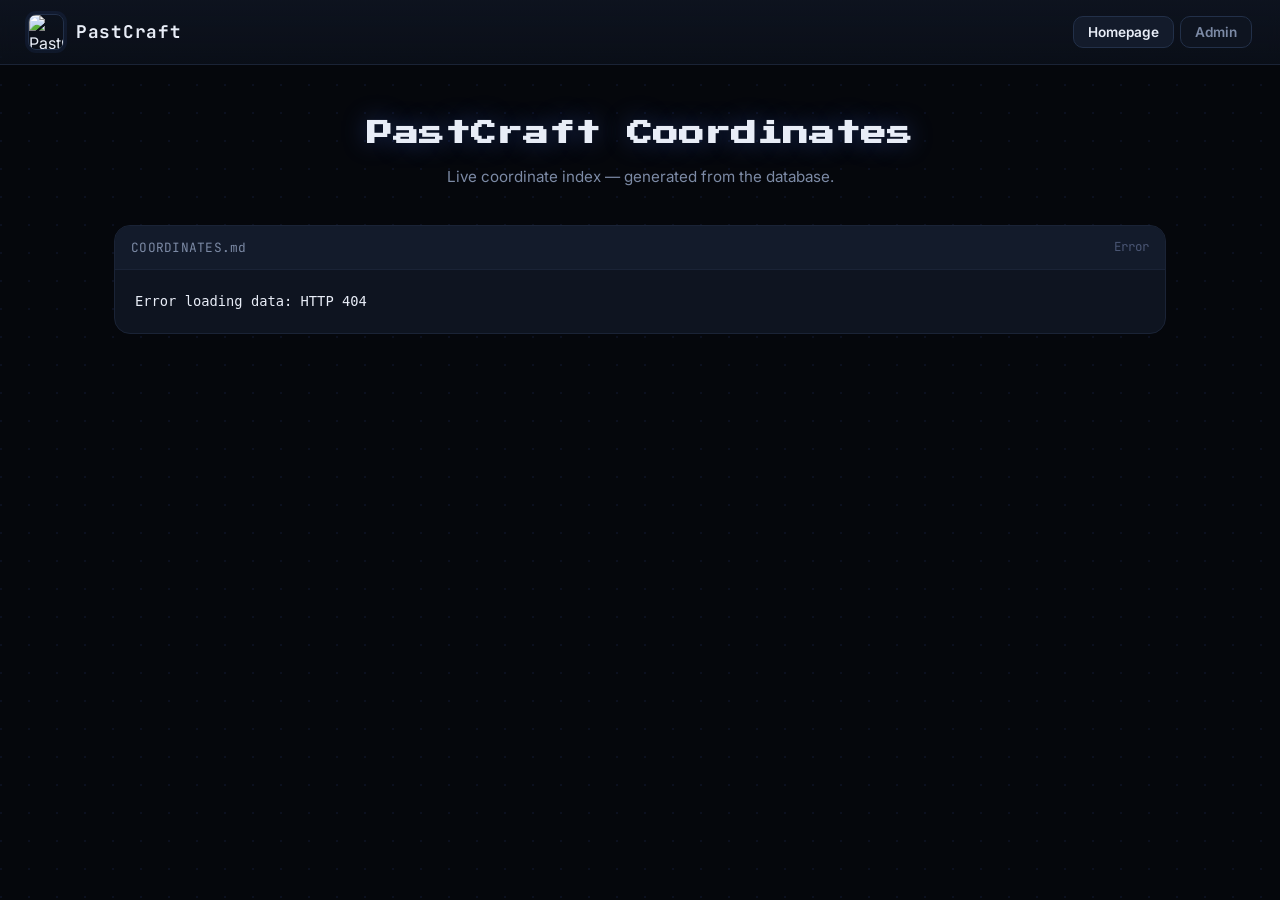
==== commit 091f4889: "Initial commit" ====
--- a/index.html
+++ b/index.html
@@ -4,38 +4,14 @@
   <meta charset="UTF-8">
   <meta name="viewport" content="width=device-width, initial-scale=1.0">
   <title>PastCraft Coordinates</title>
-<<<<<<< HEAD
-
-  <link rel="icon" type="image/png" href="assets/favicon.png">
-
-  <link rel="preconnect" href="https://fonts.googleapis.com">
-  <link rel="preconnect" href="https://fonts.gstatic.com" crossorigin>
-  <link href="https://fonts.googleapis.com/css2?family=Press+Start+2P&family=JetBrains+Mono:wght@400;500;600;700&family=Inter:wght@400;500;600;700;800&display=swap" rel="stylesheet">
-
-=======
   <link rel="icon" type="image/png" href="assets/favicon.png">
   <link rel="preconnect" href="https://fonts.googleapis.com">
   <link rel="preconnect" href="https://fonts.gstatic.com" crossorigin>
   <link href="https://fonts.googleapis.com/css2?family=Press+Start+2P&family=JetBrains+Mono:ital,wght@0,400;0,500;0,700;1,400&family=Inter:wght@400;500;600;700;800&display=swap" rel="stylesheet">
->>>>>>> master
   <link rel="stylesheet" href="style.css">
 </head>
 <body>
 
-<<<<<<< HEAD
-  <header class="site-header">
-    <div class="brand">
-      <img class="brand-logo" src="assets/logo_square.png" alt="PastCraft logo">
-      <span class="brand-name">PastCraft</span>
-    </div>
-  </header>
-
-  <main class="page">
-
-    <section class="hero">
-      <h1 class="hero-title">PastCraft Coordinates</h1>
-      <p class="hero-subtitle">Keep every nation's coordinates in one place — copy-paste in, copy-paste out.</p>
-=======
   <!-- ── Header ─────────────────────────────────────────── -->
   <header class="site-header">
     <div class="brand" id="brand-link" role="button" tabindex="0">
@@ -103,34 +79,10 @@
     <section class="hero">
       <h1 class="hero-title">Admin Console</h1>
       <p class="hero-subtitle">Edit nations and locations. Click <strong>ENTER</strong> to save to database.</p>
->>>>>>> master
     </section>
 
     <div class="workspace">
 
-<<<<<<< HEAD
-      <!-- Left action rail -->
-      <aside class="action-rail">
-        <div class="rail-sticky">
-          <button type="button" class="btn btn-enter" id="generate-btn">
-            <span class="btn-icon">&#9654;</span> ENTER
-          </button>
-          <button type="button" class="btn btn-secondary" id="add-nation-btn">
-            + Add Nation
-          </button>
-          <button type="button" class="btn btn-ghost" id="reset-btn">
-            Reset all
-          </button>
-
-          <div class="spawn-field">
-            <label for="spawn-input">World spawn <span class="field-hint">(optional)</span></label>
-            <input type="text" id="spawn-input" class="input input-mono" placeholder="e.g. 0 63 0" value="0 63 0">
-          </div>
-        </div>
-      </aside>
-
-      <!-- Main content: nation cards -->
-=======
       <!-- LEFT RAIL -->
       <aside class="action-rail">
         <div class="rail-sticky">
@@ -148,29 +100,12 @@
       </aside>
 
       <!-- NATIONS EDITOR -->
->>>>>>> master
       <section class="content">
         <div id="nations-container"></div>
       </section>
 
     </div>
 
-<<<<<<< HEAD
-    <!-- Output panel -->
-    <section class="output-panel" id="output-panel" hidden>
-      <div class="output-header">
-        <span class="output-filename">GENERATED_OUTPUT.md</span>
-        <button type="button" class="btn btn-copy" id="copy-btn">Copy</button>
-      </div>
-      <pre class="output-block" id="output-block"><code id="output-code"></code></pre>
-    </section>
-
-  </main>
-
-  <!-- Template for a nation card -->
-  <template id="nation-card-template">
-    <div class="nation-card" data-nation-id="">
-=======
     <!-- IMPORT SECTION -->
     <section class="import-section">
       <h2 class="section-title">Import Output</h2>
@@ -189,21 +124,10 @@
   <!-- Templates -->
   <template id="nation-card-template">
     <div class="nation-card">
->>>>>>> master
       <div class="nation-divider">## <span class="divider-line"></span></div>
       <div class="nation-header">
         <span class="hash">#</span>
         <input type="text" class="input input-nation-name" placeholder="Nation name">
-<<<<<<< HEAD
-        <button type="button" class="btn btn-icon-only btn-remove-nation" title="Remove nation">&times;</button>
-      </div>
-      <div class="locations-list"></div>
-      <button type="button" class="btn btn-add-location">+ Add Location</button>
-    </div>
-  </template>
-
-  <!-- Template for a location row -->
-=======
         <button class="btn btn-icon-only btn-remove-nation" title="Remove nation" aria-label="Remove nation">&times;</button>
       </div>
       <div class="locations-list"></div>
@@ -211,17 +135,12 @@
     </div>
   </template>
 
->>>>>>> master
   <template id="location-row-template">
     <div class="location-row">
       <span class="hash hash-location">###</span>
       <input type="text" class="input input-location-name" placeholder="Location name">
       <input type="text" class="input input-mono input-coords" placeholder="X Y Z  (e.g. 35 71 -138)">
-<<<<<<< HEAD
-      <button type="button" class="btn btn-icon-only btn-remove-location" title="Remove location">&times;</button>
-=======
       <button class="btn btn-icon-only btn-remove-location" title="Remove location" aria-label="Remove location">&times;</button>
->>>>>>> master
     </div>
   </template>
 
--- a/style.css
+++ b/style.css
@@ -1,47 +1,3 @@
-<<<<<<< HEAD
-/* =========================================================
-   PastCraft Coordinates — tokens
-   ========================================================= */
-:root {
-  --bg-void: #05070c;
-  --bg-panel: #0e1420;
-  --bg-panel-2: #131b2b;
-  --bg-panel-3: #182136;
-  --border: #223049;
-  --border-soft: #1a2336;
-
-  --accent: #4f7fff;
-  --accent-soft: rgba(79, 127, 255, 0.14);
-  --accent-cyan: #6fe3ff;
-  --danger: #ff5c5c;
-  --danger-soft: rgba(255, 92, 92, 0.12);
-  --success: #56e0a0;
-
-  --text-primary: #e8edf7;
-  --text-muted: #7c8aa5;
-  --text-faint: #4a5674;
-
-  --font-display: 'Press Start 2P', monospace;
-  --font-body: 'Inter', -apple-system, BlinkMacSystemFont, 'Segoe UI', sans-serif;
-  --font-mono: 'JetBrains Mono', ui-monospace, SFMono-Regular, monospace;
-
-  --radius-sm: 6px;
-  --radius-md: 10px;
-  --radius-lg: 16px;
-}
-
-* { box-sizing: border-box; }
-
-html, body {
-  margin: 0;
-  padding: 0;
-}
-
-body {
-  background-color: var(--bg-void);
-  background-image:
-    radial-gradient(circle at 1px 1px, rgba(79, 127, 255, 0.10) 1px, transparent 0);
-=======
 /* ═══════════════════════════════════════════════════════════════
    PastCraft Coordinates — style.css
    Dark server-management / Minecraft-flavoured UI
@@ -84,7 +40,6 @@
 body {
   background: var(--bg-void);
   background-image: radial-gradient(circle at 1px 1px, rgba(79,127,255,.08) 1px, transparent 0);
->>>>>>> master
   background-size: 28px 28px;
   color: var(--text-primary);
   font-family: var(--font-body);
@@ -92,25 +47,6 @@
   line-height: 1.5;
 }
 
-<<<<<<< HEAD
-button {
-  font-family: inherit;
-}
-
-/* =========================================================
-   Header
-   ========================================================= */
-.site-header {
-  display: flex;
-  align-items: center;
-  padding: 18px 28px;
-  border-bottom: 1px solid var(--border-soft);
-  background: linear-gradient(180deg, rgba(14, 20, 32, 0.9), rgba(14, 20, 32, 0.4));
-  position: sticky;
-  top: 0;
-  z-index: 20;
-  backdrop-filter: blur(6px);
-=======
 button { font-family: inherit; cursor: pointer; }
 a      { color: var(--accent-cyan); }
 
@@ -129,24 +65,12 @@
   z-index: 30;
   backdrop-filter: blur(8px);
   gap: 16px;
->>>>>>> master
 }
 
 .brand {
   display: flex;
   align-items: center;
   gap: 12px;
-<<<<<<< HEAD
-}
-
-.brand-logo {
-  width: 38px;
-  height: 38px;
-  border-radius: 8px;
-  object-fit: cover;
-  border: 1px solid var(--border);
-  box-shadow: 0 0 0 3px rgba(79, 127, 255, 0.08);
-=======
   cursor: pointer;
   flex-shrink: 0;
 }
@@ -158,24 +82,11 @@
   object-fit: cover;
   border: 1px solid var(--border);
   box-shadow: 0 0 0 3px rgba(79,127,255,.08);
->>>>>>> master
 }
 
 .brand-name {
   font-family: var(--font-mono);
   font-weight: 700;
-<<<<<<< HEAD
-  font-size: 1.15rem;
-  letter-spacing: 0.04em;
-  color: var(--text-primary);
-}
-
-/* =========================================================
-   Layout
-   ========================================================= */
-.page {
-  max-width: 1120px;
-=======
   font-size: 1.1rem;
   letter-spacing: .04em;
 }
@@ -288,44 +199,25 @@
 /* ── Page layout ────────────────────────────────────────── */
 .page {
   max-width: 1100px;
->>>>>>> master
   margin: 0 auto;
   padding: 48px 24px 96px;
 }
 
 .hero {
   text-align: center;
-<<<<<<< HEAD
-  margin-bottom: 44px;
-=======
   margin-bottom: 36px;
->>>>>>> master
 }
 
 .hero-title {
   font-family: var(--font-display);
-<<<<<<< HEAD
-  font-size: clamp(1.1rem, 2.6vw, 1.7rem);
-  line-height: 1.6;
-  color: var(--text-primary);
-  margin: 0 0 14px;
-  text-shadow: 0 0 24px rgba(79, 127, 255, 0.35);
-=======
   font-size: clamp(1rem, 2.4vw, 1.6rem);
   line-height: 1.6;
   margin-bottom: 12px;
   text-shadow: 0 0 24px rgba(79,127,255,.35);
->>>>>>> master
 }
 
 .hero-subtitle {
   color: var(--text-muted);
-<<<<<<< HEAD
-  font-size: 0.98rem;
-  margin: 0;
-}
-
-=======
   font-size: .95rem;
 }
 
@@ -371,26 +263,11 @@
 }
 
 /* ── Console workspace ──────────────────────────────────── */
->>>>>>> master
 .workspace {
   display: grid;
   grid-template-columns: 220px 1fr;
   gap: 28px;
   align-items: start;
-<<<<<<< HEAD
-}
-
-/* =========================================================
-   Action rail
-   ========================================================= */
-.action-rail {
-  position: relative;
-}
-
-.rail-sticky {
-  position: sticky;
-  top: 96px;
-=======
   margin-bottom: 40px;
 }
 
@@ -400,7 +277,6 @@
 .rail-sticky {
   position: sticky;
   top: 88px;
->>>>>>> master
   display: flex;
   flex-direction: column;
   gap: 10px;
@@ -411,20 +287,6 @@
 }
 
 .spawn-field {
-<<<<<<< HEAD
-  margin-top: 6px;
-  padding-top: 14px;
-  border-top: 1px dashed var(--border);
-  display: flex;
-  flex-direction: column;
-  gap: 6px;
-}
-
-.spawn-field label {
-  font-size: 0.72rem;
-  text-transform: uppercase;
-  letter-spacing: 0.06em;
-=======
   display: flex;
   flex-direction: column;
   gap: 6px;
@@ -437,131 +299,10 @@
   font-size: .72rem;
   text-transform: uppercase;
   letter-spacing: .06em;
->>>>>>> master
   color: var(--text-muted);
 }
 
 .field-hint {
-<<<<<<< HEAD
-  color: var(--text-faint);
-  text-transform: none;
-  letter-spacing: normal;
-}
-
-/* =========================================================
-   Buttons
-   ========================================================= */
-.btn {
-  border: 1px solid var(--border);
-  background: var(--bg-panel-2);
-  color: var(--text-primary);
-  padding: 11px 14px;
-  border-radius: var(--radius-md);
-  font-size: 0.88rem;
-  font-weight: 600;
-  cursor: pointer;
-  transition: border-color 0.15s ease, background 0.15s ease, transform 0.05s ease;
-}
-
-.btn:hover {
-  border-color: var(--accent);
-  background: var(--bg-panel-3);
-}
-
-.btn:active {
-  transform: translateY(1px);
-}
-
-.btn-enter {
-  background: linear-gradient(180deg, var(--accent), #3a63d6);
-  border-color: #3a63d6;
-  color: #06101f;
-  font-family: var(--font-mono);
-  font-weight: 700;
-  letter-spacing: 0.08em;
-  padding: 13px 14px;
-  box-shadow: 0 6px 20px rgba(79, 127, 255, 0.25);
-}
-
-.btn-enter:hover {
-  background: linear-gradient(180deg, #6b96ff, var(--accent));
-  border-color: var(--accent);
-}
-
-.btn-icon {
-  font-size: 0.7em;
-}
-
-.btn-secondary {
-  background: var(--bg-panel-2);
-}
-
-.btn-ghost {
-  background: transparent;
-  border-color: transparent;
-  color: var(--text-muted);
-  font-weight: 500;
-}
-
-.btn-ghost:hover {
-  color: var(--danger);
-  border-color: transparent;
-  background: transparent;
-}
-
-.btn-icon-only {
-  width: 30px;
-  height: 30px;
-  padding: 0;
-  border-radius: 8px;
-  display: inline-flex;
-  align-items: center;
-  justify-content: center;
-  font-size: 1.05rem;
-  line-height: 1;
-  color: var(--text-muted);
-  flex-shrink: 0;
-}
-
-.btn-icon-only:hover {
-  color: var(--danger);
-  border-color: var(--danger);
-  background: var(--danger-soft);
-}
-
-.btn-add-location {
-  align-self: flex-start;
-  font-size: 0.82rem;
-  padding: 8px 12px;
-  color: var(--accent-cyan);
-  background: transparent;
-  border: 1px dashed var(--border);
-}
-
-.btn-add-location:hover {
-  border-color: var(--accent-cyan);
-  border-style: dashed;
-  background: rgba(111, 227, 255, 0.06);
-}
-
-.btn-copy {
-  font-size: 0.8rem;
-  padding: 7px 14px;
-}
-
-.btn-copy.copied {
-  border-color: var(--success);
-  color: var(--success);
-}
-
-/* =========================================================
-   Nation cards
-   ========================================================= */
-#nations-container {
-  display: flex;
-  flex-direction: column;
-  gap: 4px;
-=======
   text-transform: none;
   letter-spacing: normal;
   color: var(--text-faint);
@@ -580,7 +321,6 @@
 #nations-container {
   display: flex;
   flex-direction: column;
->>>>>>> master
 }
 
 .nation-card {
@@ -589,55 +329,30 @@
   border-radius: var(--radius-lg);
   padding: 18px 20px 20px;
   margin-bottom: 18px;
-<<<<<<< HEAD
-=======
   transition: border-color .15s;
 }
 
 .nation-card:focus-within {
   border-color: rgba(79,127,255,.3);
->>>>>>> master
 }
 
 .nation-divider {
   font-family: var(--font-mono);
   color: var(--text-faint);
-<<<<<<< HEAD
-  font-size: 0.72rem;
-  letter-spacing: 0.02em;
-  margin: -4px 0 12px;
-  white-space: nowrap;
-  overflow: hidden;
-  display: flex;
-  align-items: center;
-  gap: 6px;
-=======
   font-size: .72rem;
   margin-bottom: 10px;
   display: flex;
   align-items: center;
   gap: 6px;
   overflow: hidden;
->>>>>>> master
 }
 
 .divider-line {
   display: inline-block;
-<<<<<<< HEAD
-  width: 100%;
-  height: 1px;
-  background: repeating-linear-gradient(
-    90deg,
-    var(--border) 0,
-    var(--border) 6px,
-    transparent 6px,
-    transparent 9px
-=======
   flex: 1;
   height: 1px;
   background: repeating-linear-gradient(
     90deg, var(--border) 0, var(--border) 6px, transparent 6px, transparent 9px
->>>>>>> master
   );
 }
 
@@ -652,21 +367,13 @@
   font-family: var(--font-mono);
   color: var(--accent-cyan);
   font-weight: 700;
-<<<<<<< HEAD
-  font-size: 0.95rem;
-=======
   font-size: .95rem;
->>>>>>> master
   flex-shrink: 0;
 }
 
 .hash-location {
   color: var(--text-faint);
-<<<<<<< HEAD
-  font-size: 0.8rem;
-=======
   font-size: .78rem;
->>>>>>> master
   padding-top: 10px;
   align-self: flex-start;
 }
@@ -674,11 +381,7 @@
 .input-nation-name {
   font-family: var(--font-mono);
   font-weight: 700;
-<<<<<<< HEAD
-  font-size: 1rem;
-=======
   font-size: .95rem;
->>>>>>> master
   flex: 1;
 }
 
@@ -698,24 +401,10 @@
   padding-left: 10px;
 }
 
-<<<<<<< HEAD
-.input-location-name {
-  flex: 1.1;
-}
-
-.input-coords {
-  flex: 1;
-}
-
-/* =========================================================
-   Inputs
-   ========================================================= */
-=======
 .input-location-name { flex: 1.1; }
 .input-coords        { flex: 1; }
 
 /* ── Inputs ─────────────────────────────────────────────── */
->>>>>>> master
 .input {
   width: 100%;
   background: var(--bg-panel-2);
@@ -723,17 +412,6 @@
   color: var(--text-primary);
   border-radius: var(--radius-sm);
   padding: 9px 11px;
-<<<<<<< HEAD
-  font-size: 0.9rem;
-  font-family: var(--font-body);
-  outline: none;
-  transition: border-color 0.15s ease, box-shadow 0.15s ease;
-}
-
-.input::placeholder {
-  color: var(--text-faint);
-}
-=======
   font-size: .88rem;
   font-family: var(--font-body);
   outline: none;
@@ -741,64 +419,12 @@
 }
 
 .input::placeholder { color: var(--text-faint); }
->>>>>>> master
 
 .input:focus {
   border-color: var(--accent);
   box-shadow: 0 0 0 3px var(--accent-soft);
 }
 
-<<<<<<< HEAD
-.input-mono {
-  font-family: var(--font-mono);
-}
-
-/* =========================================================
-   Output panel
-   ========================================================= */
-.output-panel {
-  margin-top: 36px;
-  border: 1px solid var(--border-soft);
-  border-radius: var(--radius-lg);
-  overflow: hidden;
-  background: var(--bg-panel);
-}
-
-.output-header {
-  display: flex;
-  align-items: center;
-  justify-content: space-between;
-  padding: 12px 16px;
-  border-bottom: 1px solid var(--border-soft);
-  background: var(--bg-panel-2);
-}
-
-.output-filename {
-  font-family: var(--font-mono);
-  font-size: 0.82rem;
-  color: var(--text-muted);
-  letter-spacing: 0.02em;
-}
-
-.output-block {
-  margin: 0;
-  padding: 20px;
-  font-family: var(--font-mono);
-  font-size: 0.86rem;
-  line-height: 1.7;
-  color: var(--text-primary);
-  overflow-x: auto;
-  white-space: pre;
-}
-
-/* =========================================================
-   Responsive
-   ========================================================= */
-@media (max-width: 760px) {
-  .workspace {
-    grid-template-columns: 1fr;
-  }
-=======
 .input-mono { font-family: var(--font-mono); }
 
 /* ── Buttons ─────────────────────────────────────────────── */
@@ -1009,7 +635,6 @@
 /* ── Responsive ──────────────────────────────────────────── */
 @media (max-width: 760px) {
   .workspace { grid-template-columns: 1fr; }
->>>>>>> master
 
   .rail-sticky {
     position: static;
@@ -1018,41 +643,6 @@
   }
 
   .spawn-field {
-<<<<<<< HEAD
-    border-top: none;
-    padding-top: 0;
-    margin-top: 0;
-    flex: 1 1 100%;
-  }
-
-  .btn-enter,
-  .btn-secondary,
-  .btn-ghost {
-    flex: 1;
-  }
-
-  .location-row {
-    flex-wrap: wrap;
-  }
-
-  .hash-location {
-    padding-top: 0;
-  }
-}
-
-/* Reduced motion */
-@media (prefers-reduced-motion: reduce) {
-  * {
-    transition: none !important;
-  }
-}
-
-/* Visible keyboard focus for buttons */
-.btn:focus-visible {
-  outline: 2px solid var(--accent-cyan);
-  outline-offset: 2px;
-}
-=======
     border-bottom: none;
     padding-bottom: 0;
     margin-bottom: 0;
@@ -1070,4 +660,3 @@
 
 .btn:focus-visible { outline: 2px solid var(--accent-cyan); outline-offset: 2px; }
 .input:focus-visible { border-color: var(--accent); }
->>>>>>> master
